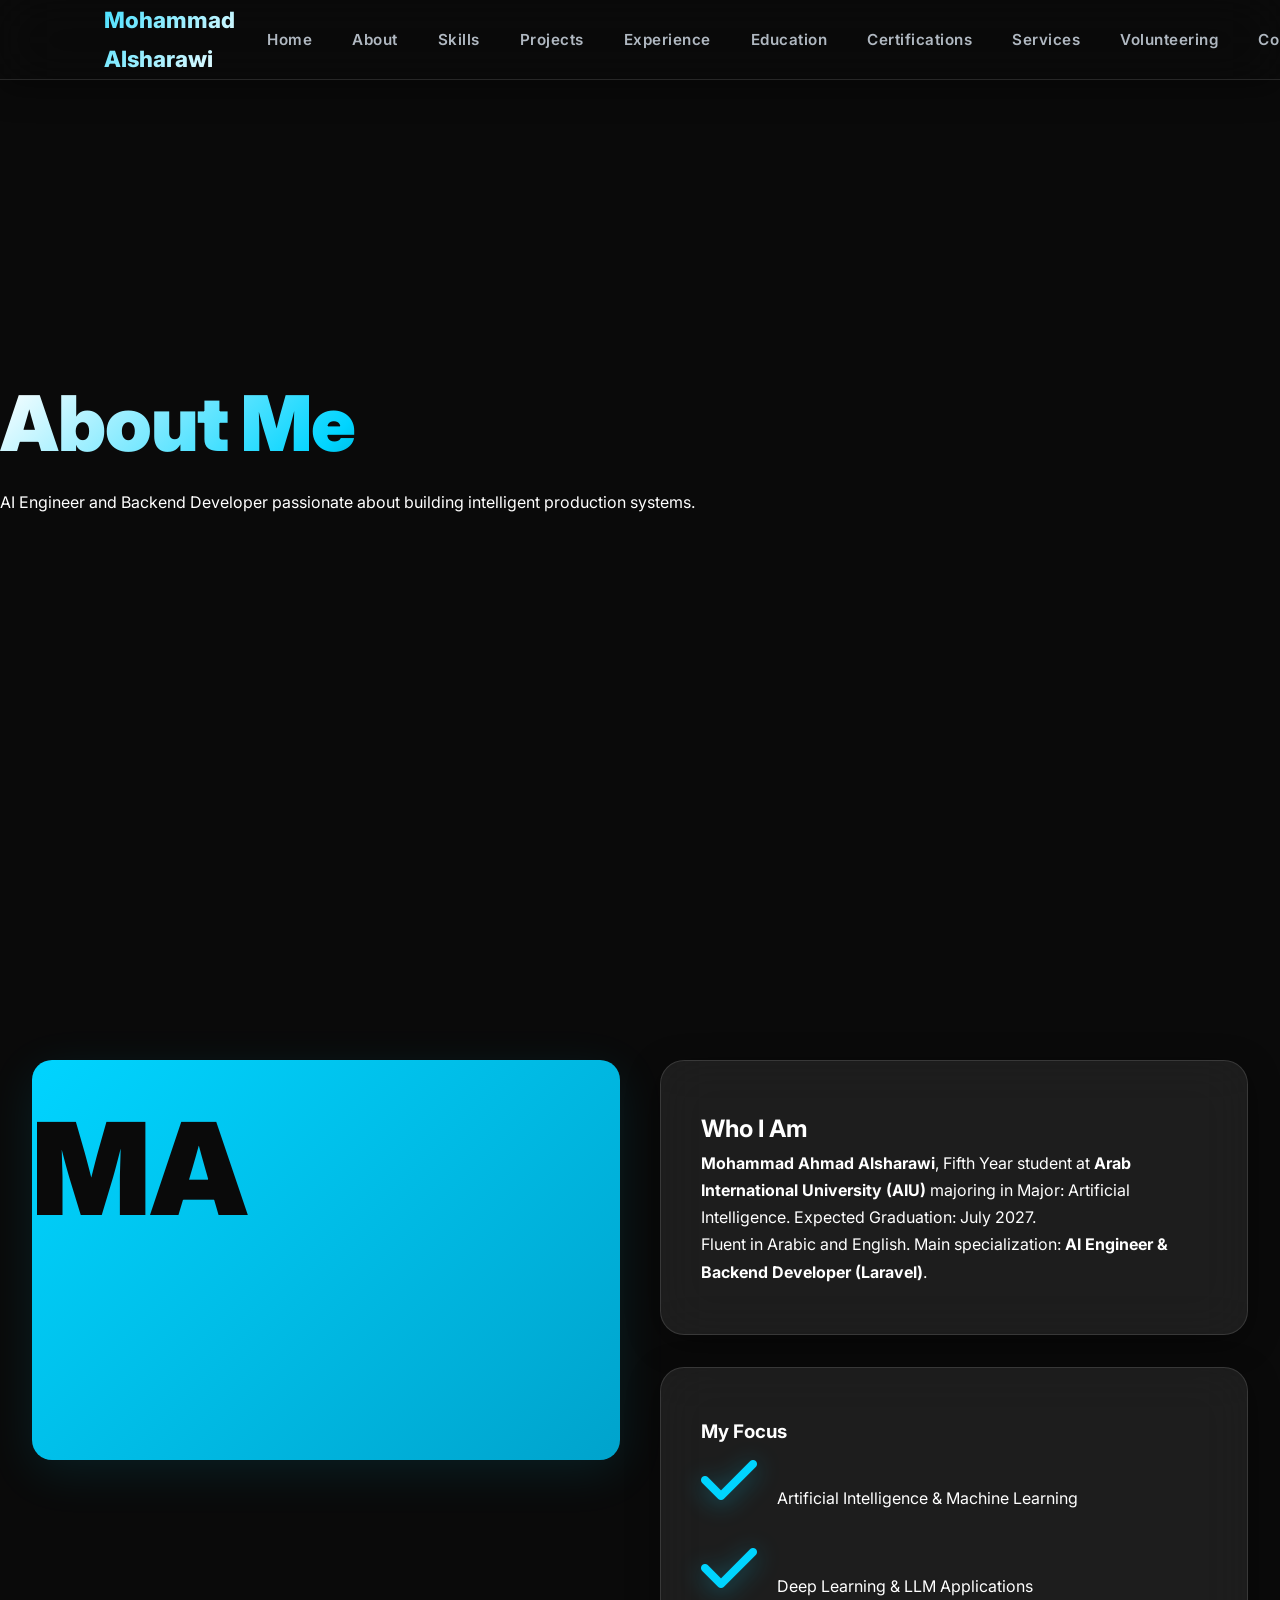
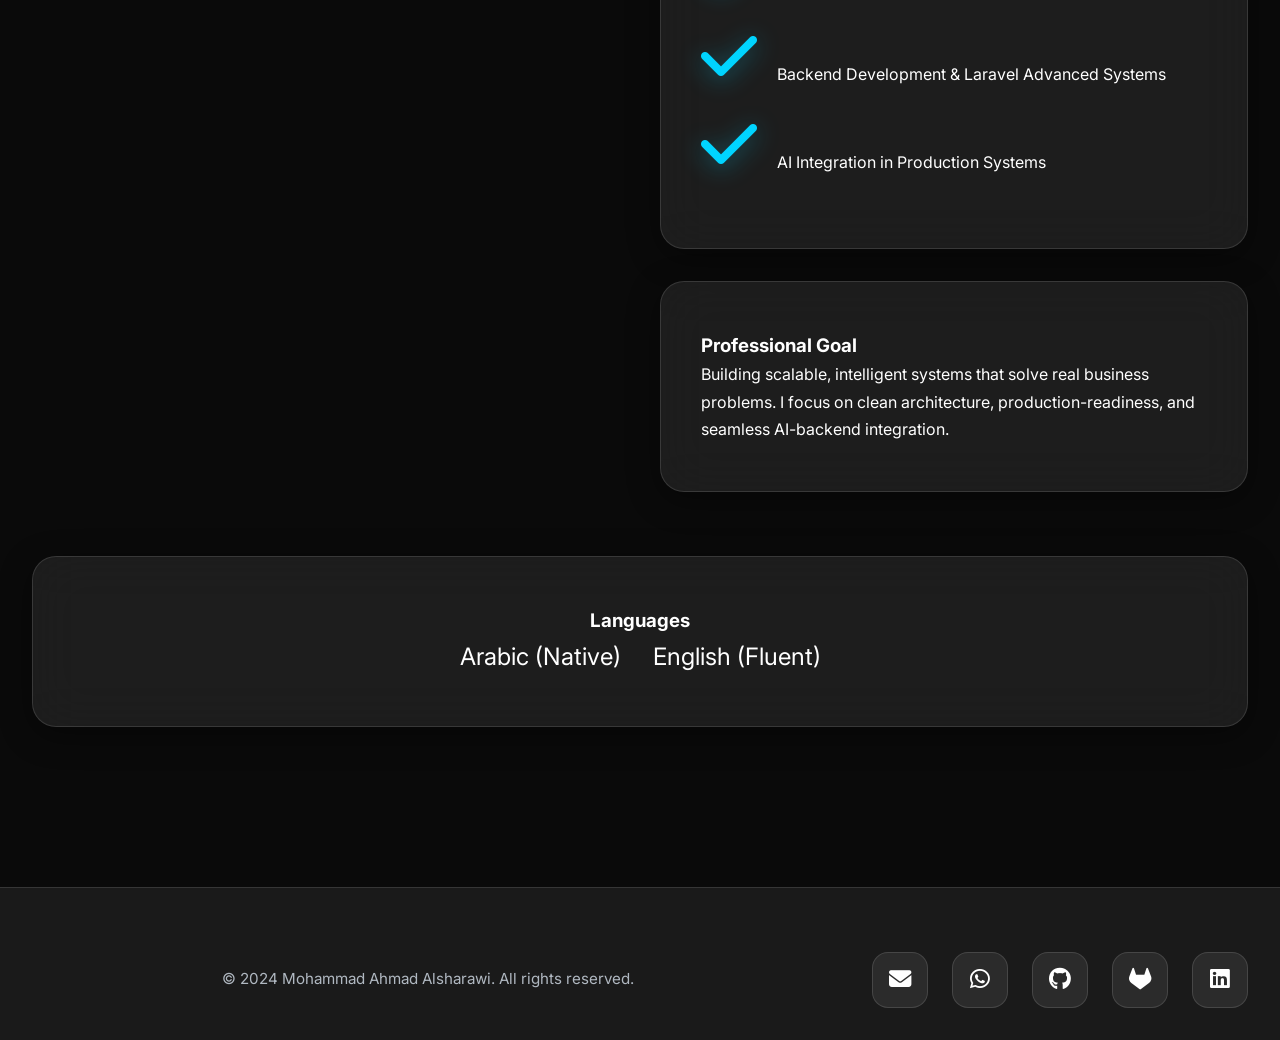
==== about.html @ 25ff0100 "creating my portfolio" ====
<!DOCTYPE html>
<html lang="en">
<head>
  <meta charset="UTF-8">
  <meta name="viewport" content="width=device-width, initial-scale=1.0">
  <title data-lang="nav-about">About | Mohammad Alsharawi</title>
  <link rel="stylesheet" href="assets/css/style.css">
  <link href="https://fonts.googleapis.com/css2?family=Inter:wght@300;400;500;600;700;800&display=swap" rel="stylesheet">
  <link href="https://fonts.googleapis.com/css2?family=Noto+Sans+Arabic:wght@400;500;600;700&display=swap" rel="stylesheet">
  <link rel="stylesheet" href="https://cdnjs.cloudflare.com/ajax/libs/font-awesome/6.5.2/css/all.min.css" integrity="sha512-SnH5WK+bZxgPHs44uWIX+LLJAJ9/2PkPKZ5QiAj6Ta86w+fsb2TkcmfRyVX3pBnMFcV7oQPJkl9QevSCWr3W6A==" crossorigin="anonymous" referrerpolicy="no-referrer" />
</head>
<body>
  <!-- Navigation -->
  <nav class="navbar">
    <div class="nav-container">
      <a href="index.html" class="logo" aria-label="Home">
        <i class="fas fa-brain" aria-hidden="true"></i> Mohammad Alsharawi
      </a>
      <ul class="navbar-nav">
        <li><a href="index.html" class="nav-link" data-lang="nav-home" aria-label="Home"></a></li>
        <li><a href="about.html" class="nav-link active" data-lang="nav-about" aria-label="About"></a></li>
        <li><a href="skills.html" class="nav-link" data-lang="nav-skills" aria-label="Skills"></a></li>
        <li><a href="projects.html" class="nav-link" data-lang="nav-projects" aria-label="Projects"></a></li>
        <li><a href="experience.html" class="nav-link" data-lang="nav-experience" aria-label="Experience"></a></li>
        <li><a href="education.html" class="nav-link" data-lang="nav-education" aria-label="Education"></a></li>
        <li><a href="certifications.html" class="nav-link" data-lang="nav-certifications" aria-label="Certifications"></a></li>
        <li><a href="services.html" class="nav-link" data-lang="nav-services" aria-label="Services"></a></li>
        <li><a href="volunteers.html" class="nav-link">Volunteering</a></li>
        <li><a href="contact.html" class="nav-link" data-lang="nav-contact" aria-label="Contact"></a></li>

      </ul>
      <div class="hamburger" aria-label="Toggle Menu" aria-expanded="false" role="button" tabindex="0">
        <span></span>
        <span></span>
        <span></span>
      </div>
    </div>
  </nav>

  <!-- About Hero -->
  <section class="hero animate" id="hero">
    <div class="hero-content">
      <h1 data-lang="about-me">About Me</h1>
      <p data-lang="about-hero-desc">AI Engineer and Backend Developer passionate about building intelligent production systems.</p>
    </div>
  </section>

  <!-- About Content -->
  <section class="section animate" id="about-content">
    <div class="grid">
      <!-- Profile Image Column -->
      <div class="animate delay-1">
        <div class="profile-img" style="width: 100%; height: 400px; border-radius: 20px; font-size: 8rem; margin: 0 auto; display: block;">
          MA
        </div>
        <!-- Replace with your profile photo: <img src="assets/images/profile.jpg" alt="Mohammad Alsharawi" style="width:100%; height:400px; object-fit:cover; border-radius:20px;" loading="lazy"> -->
      </div>

      <!-- Bio Column -->
      <div class="animate delay-2">
        <div class="card">
          <h2 data-lang="who-i-am">Who I Am</h2>
          <p data-lang="who-i-am-desc"><strong data-lang="hero-name">Mohammad Ahmad Alsharawi</strong>, <span data-lang="fifth-year">Fifth Year</span> student at <strong data-lang="aiu-university">Arab International University (AIU)</strong> majoring in <span data-lang="major-ai">Artificial Intelligence</span>. <span data-lang="grad-2027">Expected graduation: July 2027</span>.</p>
          <p data-lang="about-specialization">Fluent in Arabic and English. Main specialization: <strong>AI Engineer & Backend Developer (Laravel)</strong>.</p>
        </div>

        <div class="card" style="margin-top: 2rem;">
          <h3 data-lang="my-focus">My Focus</h3>
          <ul style="list-style: none; padding: 0;">
            <li data-lang="focus-ai"><i class="fas fa-check" aria-hidden="true" style="color: var(--accent); margin-right: 1rem;"></i> Artificial Intelligence & Machine Learning</li>
            <li data-lang="focus-dl"><i class="fas fa-check" aria-hidden="true" style="color: var(--accent); margin-right: 1rem;"></i> Deep Learning & LLM Applications</li>
            <li data-lang="focus-backend"><i class="fas fa-check" aria-hidden="true" style="color: var(--accent); margin-right: 1rem;"></i> Backend Development & Laravel Advanced Systems</li>
            <li data-lang="focus-integration"><i class="fas fa-check" aria-hidden="true" style="color: var(--accent); margin-right: 1rem;"></i> AI Integration in Production Systems</li>
          </ul>
        </div>

        <div class="card" style="margin-top: 2rem;">
          <h3 data-lang="professional-goal">Professional Goal</h3>
          <p data-lang="goal-desc">Building scalable, intelligent systems that solve real business problems. I focus on clean architecture, production-readiness, and seamless AI-backend integration.</p>
        </div>
      </div>
    </div>

    <!-- Languages -->
    <div class="grid" style="margin-top: 4rem;">
      <div class="card animate delay-3" style="text-align: center;">
        <h3 data-lang="languages">Languages</h3>
        <div style="font-size: 1.5rem; gap: 2rem; display: flex; justify-content: center; flex-wrap: wrap;">
          <span data-lang="arabic-native"><i class="fas fa-flag" aria-hidden="true" style="color: #ff6b35;"></i> Arabic (Native)</span>
          <span data-lang="english-fluent"><i class="fas fa-globe" aria-hidden="true" style="color: #4285f4;"></i> English (Fluent)</span>
        </div>
      </div>
    </div>

  
  </section>

  <!-- Footer -->
  <footer class="footer">
    <div class="footer-container">
      <div class="footer-text">
        <p data-lang="copyright">&copy; 2024 Mohammad Ahmad Alsharawi. All rights reserved.</p>
      </div>
      <div class="footer-icons">
        <a href="mailto:eng.mohammadalsharawi@gmail.com" class="footer-icon" aria-label="Email Mohammad Alsharawi" title="Send Email" rel="noopener">
          <i class="fas fa-envelope" aria-hidden="true"></i>
        </a>
        <a href="https://wa.me/963939795817" class="footer-icon" aria-label="WhatsApp Mohammad Alsharawi" title="WhatsApp Chat" target="_blank" rel="noopener">
          <i class="fab fa-whatsapp" aria-hidden="true"></i>
        </a>
        <a href="https://github.com/MohammadAlsharawi" class="footer-icon" aria-label="GitHub Mohammad Alsharawi" title="GitHub Profile" target="_blank" rel="noopener">
          <i class="fab fa-github" aria-hidden="true"></i>
        </a>
        <a href="https://gitlab.com/MohammedAlsharawi" class="footer-icon" aria-label="GitLab Mohammad Alsharawi" title="GitLab Profile" target="_blank" rel="noopener">
          <i class="fab fa-gitlab" aria-hidden="true"></i>
        </a>
        <a href="https://www.linkedin.com/in/mohammad-alsharawi?utm_source=share&utm_campaign=share_via&utm_content=profile&utm_medium=ios_app" class="footer-icon" aria-label="LinkedIn Mohammad Alsharawi" title="LinkedIn Profile" target="_blank" rel="noopener">
          <i class="fab fa-linkedin" aria-hidden="true"></i>
        </a>
      </div>
    </div>
  </footer>

  <script src="assets/js/language.js"></script>
  <script src="assets/js/main.js"></script>
  <script src="assets/js/components.js"></script>
</body>
</html>
---- assets/css/style.css ----
/* Mohammad Alsharawi Portfolio - Premium Styles v2 */
/* Dark Glassmorphism, Enhanced Header/Footer, Icon Fixes, RTL Perfect */

* { margin: 0; padding: 0; box-sizing: border-box; }

:root {
  --bg-primary: #0a0a0a;
  --bg-secondary: #1a1a1a;
  --card-bg: rgba(255, 255, 255, 0.08);
  --text-primary: #ffffff;
  --text-secondary: #b0b8c1;
  --accent: #00d4ff;
  --accent-dark: #00a3cc;
  --shadow: 0 8px 32px rgba(0,0,0,0.4);
  --glass-shadow: 0 12px 48px rgba(0,212,255,0.1);
  --border: rgba(255,255,255,0.12);
  --transition: all 0.4s cubic-bezier(0.25,0.46,0.45,0.94);
  --font-primary: 'Inter', system-ui, sans-serif;
  --font-arabic: 'Noto Sans Arabic', sans-serif;
  --navbar-height: 80px;
}

html { scroll-behavior: smooth; scroll-padding-top: var(--navbar-height); }
body { 
  font-family: var(--font-primary);
  background: var(--bg-primary);
  color: var(--text-primary);
  line-height: 1.7;
  overflow-x: hidden;
}

[lang="ar"] { font-family: var(--font-arabic); }

/* RTL Perfect */
.rtl-mode { direction: rtl; }
[dir="rtl"], .rtl-mode { text-align: right; }
[dir="rtl"] .navbar-nav, .rtl-mode .navbar-nav { flex-direction: row-reverse; }
[dir="rtl"] .timeline::before { right: 50%; left: auto; transform: translateX(50%); }

/* Premium Navbar - High-End */
.navbar {
  position: fixed;
  top: 0;
  left: 0;
  right: 0;
  height: var(--navbar-height);
  background: rgba(10,10,10,0.97);
  backdrop-filter: saturate(180%) blur(30px);
  border-bottom: 1px solid var(--border);
  z-index: 1000;
  padding: 0 2rem;
  transition: var(--transition);
  box-shadow: var(--shadow);
}

.navbar.scrolled { 
  height: 70px; 
  backdrop-filter: blur(40px);
  box-shadow: 0 4px 24px rgba(0,0,0,0.5);
}

.nav-container {
  height: 100%;
  max-width: 1400px;
  margin: 0 auto;
  display: flex;
  align-items: center;
  justify-content: space-between;
  gap: 2rem;
}

.logo {
  font-size: 1.4rem;
  font-weight: 800;
  background: linear-gradient(135deg, var(--accent), var(--text-primary));
  -webkit-background-clip: text;
  background-clip: text;
  -webkit-text-fill-color: transparent;
  text-decoration: none;
  display: flex;
  align-items: center;
  gap: 0.5rem;
}

.logo i { font-size: 1.6rem; filter: drop-shadow(0 2px 8px rgba(0,212,255,0.5)); }

.navbar-nav {
  display: flex;
  list-style: none;
  gap: 2.5rem;
  margin: 0;
}

.nav-link {
  color: var(--text-secondary);
  text-decoration: none;
  font-weight: 600;
  font-size: 0.95rem;
  letter-spacing: 0.5px;
  position: relative;
  padding: 0.5rem 0;
  transition: var(--transition);
}

.nav-link:hover, .nav-link.active {
  color: var(--accent);
}

.nav-link::after {
  content: '';
  position: absolute;
  bottom: 0;
  left: 50%;
  width: 0;
  height: 2px;
  background: linear-gradient(90deg, transparent, var(--accent), transparent);
  transform: translateX(-50%);
  transition: var(--transition);
  box-shadow: 0 0 10px var(--accent);
}

.nav-link.active::after, .nav-link:hover::after { width: 100%; }

.language-switcher {
  background: var(--card-bg);
  border: 1px solid var(--border);
  color: var(--text-primary);
  padding: 0.6rem 1.2rem;
  border-radius: 30px;
  cursor: pointer;
  font-weight: 600;
  font-size: 0.9rem;
  transition: var(--transition);
  position: relative;
  overflow: hidden;
}

.language-switcher::before {
  content: '';
  position: absolute;
  top: 0;
  left: -100%;
  width: 100%;
  height: 100%;
  background: linear-gradient(90deg, transparent, rgba(255,255,255,0.2), transparent);
  transition: left 0.5s;
}

.language-switcher:hover {
  background: linear-gradient(135deg, var(--accent), var(--accent-dark));
  border-color: var(--accent);
  transform: translateY(-2px);
  box-shadow: 0 8px 25px rgba(0,212,255,0.3);
}

.language-switcher:hover::before { left: 100%; }

.language-switcher:focus { outline: 2px solid var(--accent); outline-offset: 2px; }

/* Premium Hamburger */
.hamburger {
  display: none;
  flex-direction: column;
  gap: 5px;
  cursor: pointer;
  padding: 0.5rem;
}

.hamburger span {
  width: 28px;
  height: 3px;
  background: var(--text-primary);
  border-radius: 3px;
  transition: var(--transition);
  box-shadow: 0 1px 3px rgba(0,0,0,0.3);
}

.hamburger:hover span { background: var(--accent); }

.hamburger.active span:nth-child(1) { transform: rotate(45deg) translate(6px, 6px); }
.hamburger.active span:nth-child(2) { opacity: 0; }
.hamburger.active span:nth-child(3) { transform: rotate(-45deg) translate(6px, -6px); }

/* Hero & Sections (Enhanced) */
.hero { 
  min-height: 100vh;
  display: flex;
  align-items: center;
  padding-top: var(--navbar-height);
  padding-bottom: var(--navbar-height);
  max-width: 1400px;
  margin: 0 auto;
  gap: 5rem;
}

.hero-content h1 {
  font-size: clamp(3.5rem, 6vw, 7rem);
  font-weight: 900;
  line-height: 1.05;
  margin-bottom: 1.5rem;
  background: linear-gradient(135deg, var(--text-primary) 0%, var(--accent) 50%, transparent 100%);
  -webkit-background-clip: text;
  background-clip: text;
  -webkit-text-fill-color: transparent;
  letter-spacing: -1px;
}

.subtitle { 
  font-size: clamp(1.3rem, 2.5vw, 1.8rem);
  background: linear-gradient(135deg, var(--accent), #00f5ff);
  -webkit-background-clip: text;
  background-clip: text;
  -webkit-text-fill-color: transparent;
  font-weight: 700;
  margin-bottom: 2rem;
  opacity: 0.9;
}

.academic-subtitle { 
  font-size: 1.2rem;
  color: var(--text-secondary);
  margin-bottom: 2.5rem;
  font-weight: 500;
}

.cta-buttons { 
  display: flex;
  gap: 1.5rem;
  flex-wrap: wrap;
  margin-top: 1rem;
}

.section {
  padding: 10rem 2rem;
  max-width: 1400px;
  margin: 0 auto;
}

.section-title {
  font-size: clamp(2.8rem, 5vw, 4.5rem);
  text-align: center;
  margin-bottom: 5rem;
  position: relative;
  font-weight: 800;
  letter-spacing: -0.5px;
}

.section-title::after {
  content: '';
  position: absolute;
  bottom: -15px;
  left: 50%;
  transform: translateX(-50%);
  width: 100px;
  height: 4px;
  background: linear-gradient(90deg, var(--accent), transparent);
  border-radius: 2px;
  box-shadow: 0 2px 10px rgba(0,212,255,0.4);
}

/* Cards & Grid */
.grid { display: grid; grid-template-columns: repeat(auto-fit, minmax(380px, 1fr)); gap: 2.5rem; }

.card {
  background: var(--card-bg);
  backdrop-filter: blur(25px);
  border: 1px solid var(--border);
  border-radius: 24px;
  padding: 3rem 2.5rem;
  transition: var(--transition);
  box-shadow: var(--shadow);
  position: relative;
  overflow: hidden;
}

.card::before {
  content: '';
  position: absolute;
  top: 0;
  left: 0;
  right: 0;
  height: 1px;
  background: linear-gradient(90deg, transparent, var(--accent), transparent);
  opacity: 0;
  transition: var(--transition);
}

.card:hover {
  transform: translateY(-12px) scale(1.02);
  box-shadow: 0 25px 60px rgba(0,0,0,0.5), 0 0 30px rgba(0,212,255,0.2);
  border-color: rgba(0,212,255,0.3);
}

.card:hover::before { opacity: 1; }

/* Icon Premium */
.card i, .logo i {
  font-size: clamp(3rem, 5vw, 4.5rem);
  color: var(--accent);
  margin-bottom: 1.5rem;
  filter: drop-shadow(0 4px 12px rgba(0,212,255,0.4));
  transition: var(--transition);
}

.card:hover i { transform: scale(1.1) rotate(5deg); filter: drop-shadow(0 6px 20px rgba(0,212,255,0.6)); }

/* Progress Bars */
.progress-container {
  background: rgba(255,255,255,0.1);
  height: 10px;
  border-radius: 5px;
  overflow: hidden;
  margin: 1.5rem 0;
}

.progress-bar {
  height: 100%;
  background: linear-gradient(90deg, var(--accent), var(--accent-dark));
  width: 0;
  border-radius: 5px;
  transition: width 2.5s ease;
  box-shadow: 0 0 15px var(--accent);
}

/* Premium Buttons */
.btn {
  padding: 1.2rem 2.5rem;
  border: none;
  border-radius: 50px;
  font-weight: 700;
  font-size: 1rem;
  text-decoration: none;
  display: inline-flex;
  align-items: center;
  gap: 0.75rem;
  position: relative;
  overflow: hidden;
  transition: var(--transition);
  cursor: pointer;
  letter-spacing: 0.5px;
  text-transform: uppercase;
  font-size: 0.9rem;
}

.btn-primary {
  background: linear-gradient(135deg, var(--accent), var(--accent-dark));
  color: var(--bg-primary);
  box-shadow: var(--shadow);
}

.btn-primary:hover {
  transform: translateY(-4px);
  box-shadow: 0 20px 50px rgba(0,212,255,0.4);
}

.btn-secondary {
  background: transparent;
  color: var(--text-primary);
  border: 2px solid var(--border);
}

.btn-secondary:hover {
  background: var(--text-primary);
  color: var(--bg-primary);
  border-color: var(--accent);
  box-shadow: 0 10px 30px rgba(255,255,255,0.2);
}

.btn i { font-size: 1.1rem; }

/* Footer - Icon-Based Premium */
.footer {
  background: var(--bg-secondary);
  border-top: 1px solid var(--border);
  padding: 4rem 2rem 2rem;
  text-align: center;
}

.footer-container {
  max-width: 1400px;
  margin: 0 auto;
  display: grid;
  grid-template-columns: 1fr auto;
  gap: 3rem;
  align-items: center;
}

.footer-text {
  color: var(--text-secondary);
  font-size: 0.95rem;
  line-height: 1.6;
}

.footer-icons {
  display: flex;
  gap: 1.5rem;
  justify-content: center;
  flex-wrap: wrap;
}

.footer-icon {
  width: 56px;
  height: 56px;
  background: var(--card-bg);
  border: 1px solid var(--border);
  border-radius: 16px;
  display: flex;
  align-items: center;
  justify-content: center;
  color: var(--text-primary);
  font-size: 1.4rem;
  transition: var(--transition);
  position: relative;
  overflow: hidden;
  text-decoration: none;
}

.footer-icon::before {
  content: '';
  position: absolute;
  inset: 0;
  background: var(--accent);
  opacity: 0;
  transition: var(--transition);
}

.footer-icon:hover {
  transform: translateY(-6px) scale(1.1);
  box-shadow: 0 15px 40px rgba(0,212,255,0.3);
  border-color: var(--accent);
}

.footer-icon:hover::before { opacity: 0.1; }
.footer-icon:hover i { color: var(--bg-primary); z-index: 1; filter: drop-shadow(0 2px 8px rgba(0,0,0,0.5)); }

.footer-icon:focus { outline: 2px solid var(--accent); outline-offset: 4px; }

/* Mobile Responsive */
@media (max-width: 768px) {
  .nav-container { padding: 0 1.5rem; gap: 1rem; }
  .navbar-nav {
    position: fixed;
    top: var(--navbar-height);
    left: 0;
    right: 0;
    background: rgba(10,10,10,0.99);
    backdrop-filter: blur(40px);
    flex-direction: column;
    padding: 3rem 2rem;
    gap: 1.5rem;
    transform: translateY(-100%);
    opacity: 0;
    visibility: hidden;
    transition: var(--transition);
  }

  .navbar-nav.active {
    transform: translateY(0);
    opacity: 1;
    visibility: visible;
  }

  .hamburger { display: flex; }

  .hero { 
    flex-direction: column;
    text-align: center;
    gap: 3rem;
    padding-top: calc(var(--navbar-height) + 2rem);
  }

  .cta-buttons { justify-content: center; flex-direction: column; align-items: center; }

  .grid { grid-template-columns: 1fr; gap: 2rem; }

  .timeline-item { flex-direction: column !important; padding-left: 3rem !important; padding-right: 0 !important; }
  .timeline::before { left: 25px !important; }

  .section { padding: 6rem 1.5rem; }

  .footer-container { grid-template-columns: 1fr; gap: 2rem; text-align: center; }
  .footer-icons { gap: 1.5rem; }
}

@media (max-width: 480px) {
  .section { padding: 5rem 1rem; }
  .hero { padding: 0 1rem; gap: 2rem; }
  .card { padding: 2rem 1.5rem; }
}

/* Animations */
@keyframes fadeInUp { from { opacity: 0; transform: translateY(60px); } to { opacity: 1; transform: translateY(0); } }
@keyframes float { 0%,100% { transform: translateY(0); } 50% { transform: translateY(-25px); } }

.animate { opacity: 0; transform: translateY(40px); transition: var(--transition); }
.animate.reveal { opacity: 1; transform: translateY(0); }
.delay-1 { transition-delay: 0.2s; }
.delay-2 { transition-delay: 0.4s; }
.delay-3 { transition-delay: 0.6s; }

.profile-img {
  width: 360px;
  height: 360px;
  border-radius: 50%;
  background: linear-gradient(135deg, var(--accent), var(--accent-dark));
  display: flex;
  align-items: center;
  justify-content: center;
  font-size: 6.5rem;
  font-weight: 900;
  color: var(--bg-primary);
  box-shadow: var(--glass-shadow);
  animation: float 6s ease-in-out infinite;
}

@media (max-width: 768px) { .profile-img { width: 280px; height: 280px; font-size: 5rem; } }

/* Form Styles */
form input, form textarea {
  background: var(--card-bg);
  border: 1px solid var(--border);
  color: var(--text-primary);
  padding: 1.2rem;
  border-radius: 12px;
  font-family: inherit;
  transition: var(--transition);
  width: 100%;
}

form input:focus, form textarea:focus {
  outline: none;
  border-color: var(--accent);
  box-shadow: 0 0 0 3px rgba(0,212,255,0.1);
}

form textarea { resize: vertical; min-height: 150px; }

/* Modal */
.modal { 
  display: none; 
  position: fixed;
  inset: 0;
  background: rgba(0,0,0,0.92);
  z-index: 2000;
  align-items: center;
  justify-content: center;
  backdrop-filter: blur(10px);
}

.modal.active { display: flex; animation: fadeIn 0.3s ease; }
@keyframes fadeIn { from { opacity: 0; } to { opacity: 1; } }

.modal-content {
  background: var(--bg-secondary);
  max-width: 90vw;
  max-height: 90vh;
  border-radius: 24px;
  padding: 3.5rem;
  position: relative;
  box-shadow: var(--glass-shadow);
  animation: slideUp 0.4s ease;
  overflow-y: auto;
}

@keyframes slideUp { from { transform: translateY(50px); opacity: 0; } to { transform: translateY(0); opacity: 1; } }

.close-modal {
  position: absolute;
  top: 1.5rem;
  right: 1.5rem;
  font-size: 2rem;
  color: var(--text-secondary);
  cursor: pointer;
  transition: var(--transition);
  width: 40px;
  height: 40px;
  border-radius: 50%;
  display: flex;
  align-items: center;
  justify-content: center;
}

.close-modal:hover { background: rgba(255,255,255,0.1); color: var(--accent); transform: rotate(90deg); }

/* Timeline Enhanced */
.timeline { position: relative; max-width: 900px; margin: 0 auto; }
.timeline::before {
  content: '';
  position: absolute;
  left: 50%;
  top: 0;
  bottom: 0;
  width: 3px;
  background: linear-gradient(var(--accent), var(--accent-dark));
  transform: translateX(-50%);
}

.timeline-item {
  display: flex;
  margin-bottom: 5rem;
  position: relative;
}

.timeline-item:nth-child(odd) { justify-content: flex-end; padding-right: 3.5rem; }
.timeline-item:nth-child(even) { justify-content: flex-start; padding-left: 3.5rem; flex-direction: row-reverse; }

.timeline-content {
  background: var(--card-bg);
  padding: 2.5rem;
  border-radius: 20px;
  max-width: 450px;
  box-shadow: var(--shadow);
  position: relative;
}

.timeline-content::before {
  content: '';
  position: absolute;
  top: 30px;
  width: 20px;
  height: 20px;
  background: var(--accent);
  border: 4px solid var(--bg-primary);
  border-radius: 50%;
}

/* Responsive Timeline */
@media (max-width: 768px) {
  .timeline-item { flex-direction: column !important; padding-left: 4rem !important; padding-right: 0 !important; }
  .timeline::before { left: 30px !important; }
  .timeline-content::before { left: -35px; }
}

/* Carousel */
.carousel { position: relative; max-width: 800px; margin: 0 auto; overflow: hidden; border-radius: 24px; }
.carousel-track { display: flex; transition: transform 0.6s cubic-bezier(0.25,0.46,0.45,0.94); }
.testimonial-card { min-width: 100%; padding: 0; }

/* Legacy Support */
.fade-in-up { animation: fadeInUp 1s ease forwards; }
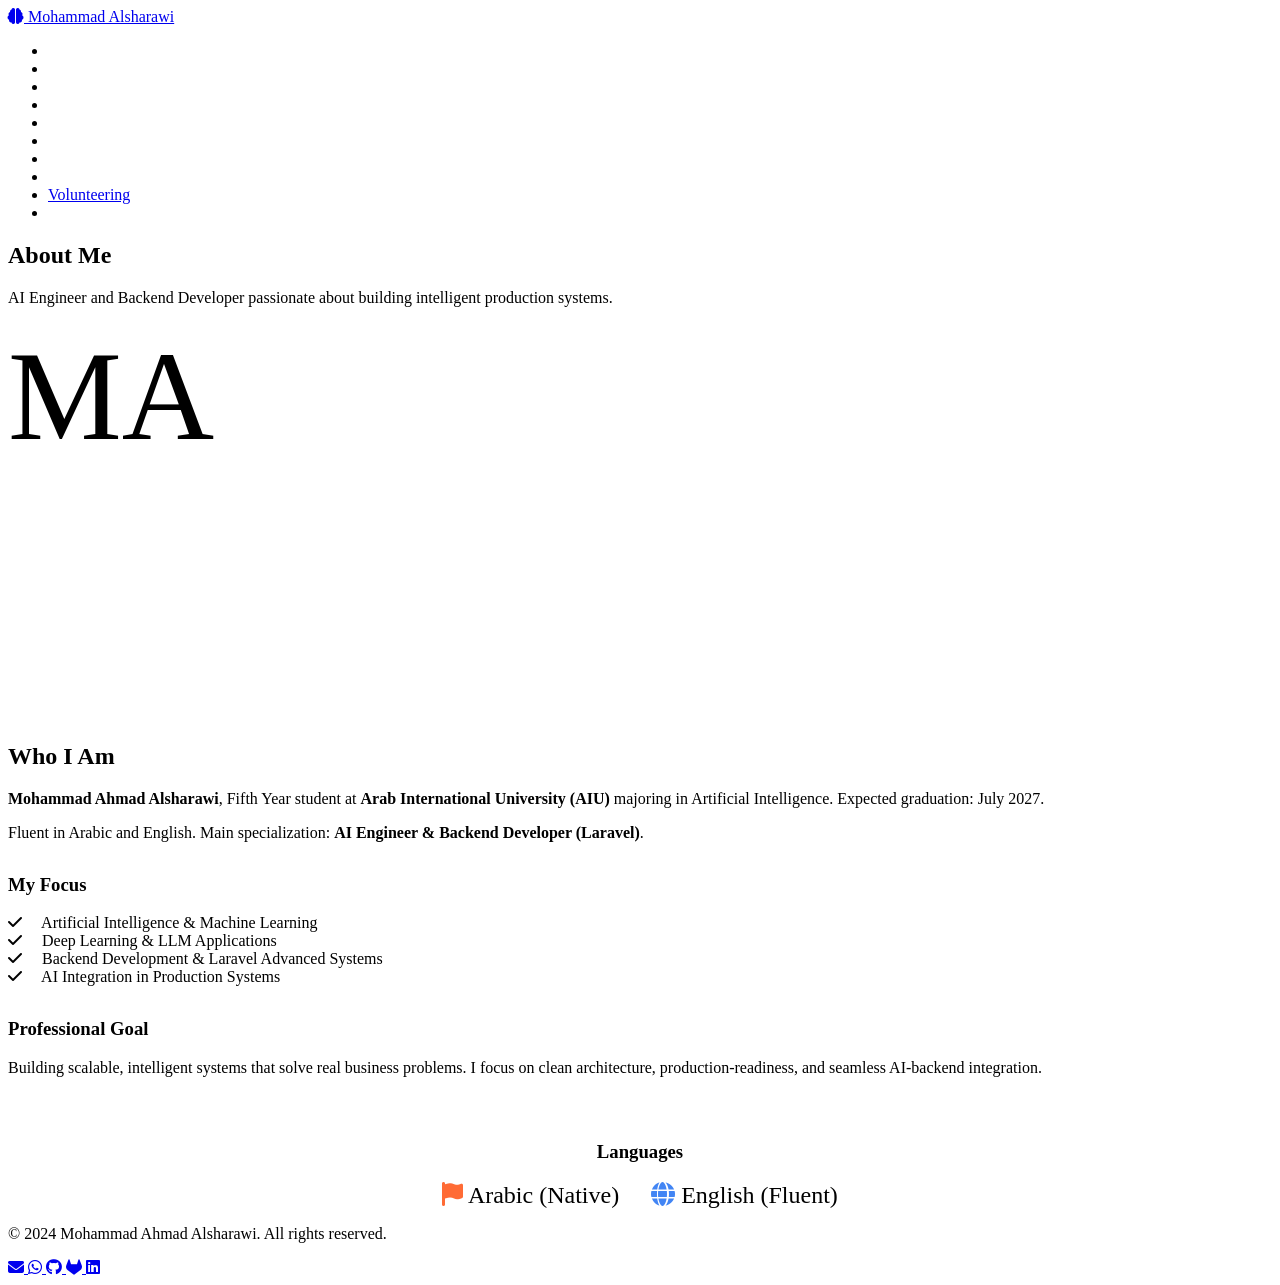
==== commit f5274fc3: "modify all project" ====
--- a/about.html
+++ b/about.html
@@ -4,10 +4,11 @@
   <meta charset="UTF-8">
   <meta name="viewport" content="width=device-width, initial-scale=1.0">
   <title data-lang="nav-about">About | Mohammad Alsharawi</title>
-  <link rel="stylesheet" href="assets/css/style.css">
+  <link rel="stylesheet" href="style.css">
   <link href="https://fonts.googleapis.com/css2?family=Inter:wght@300;400;500;600;700;800&display=swap" rel="stylesheet">
   <link href="https://fonts.googleapis.com/css2?family=Noto+Sans+Arabic:wght@400;500;600;700&display=swap" rel="stylesheet">
   <link rel="stylesheet" href="https://cdnjs.cloudflare.com/ajax/libs/font-awesome/6.5.2/css/all.min.css" integrity="sha512-SnH5WK+bZxgPHs44uWIX+LLJAJ9/2PkPKZ5QiAj6Ta86w+fsb2TkcmfRyVX3pBnMFcV7oQPJkl9QevSCWr3W6A==" crossorigin="anonymous" referrerpolicy="no-referrer" />
+  <meta name="theme-color" content="#070b14">
 </head>
 <body>
   <!-- Navigation -->
@@ -121,8 +122,8 @@
     </div>
   </footer>
 
-  <script src="assets/js/language.js"></script>
-  <script src="assets/js/main.js"></script>
-  <script src="assets/js/components.js"></script>
+  <script src="language.js"></script>
+  <script src="main.js"></script>
+  <script src="components.js"></script>
 </body>
 </html>
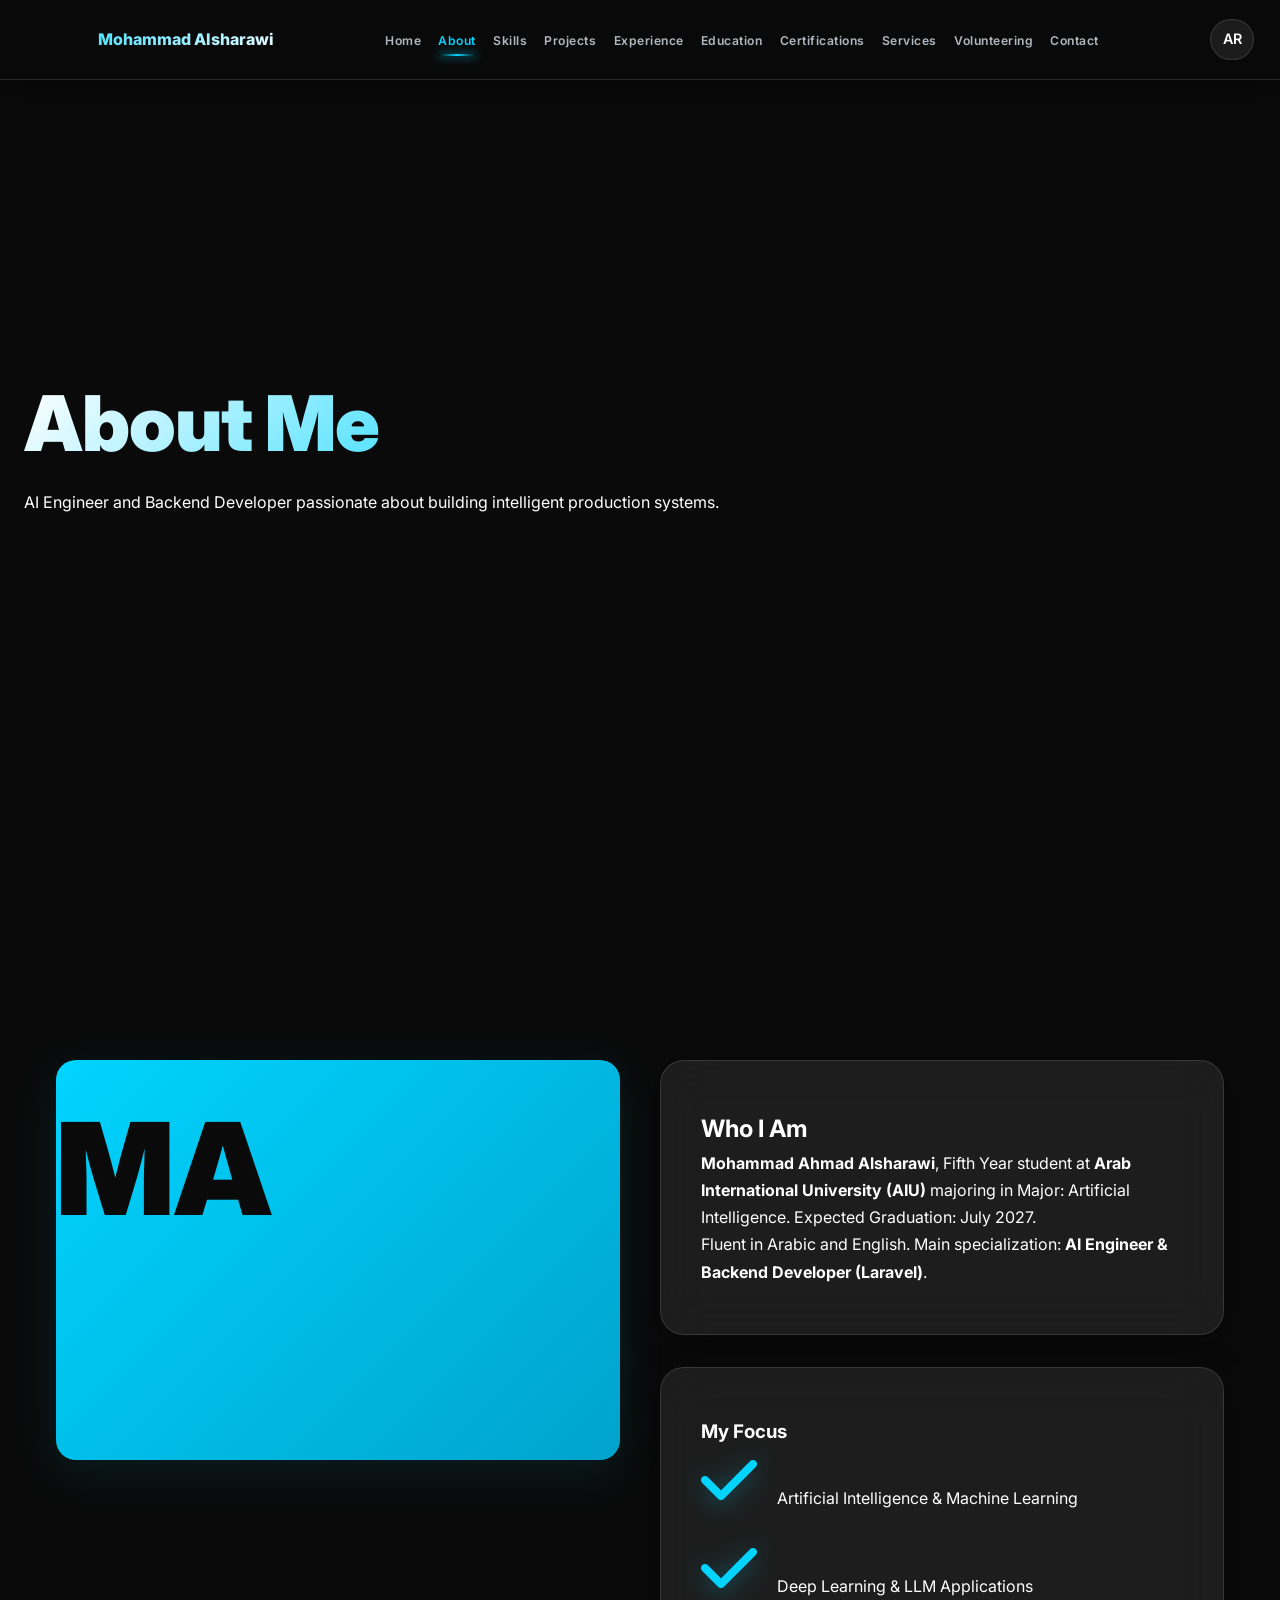
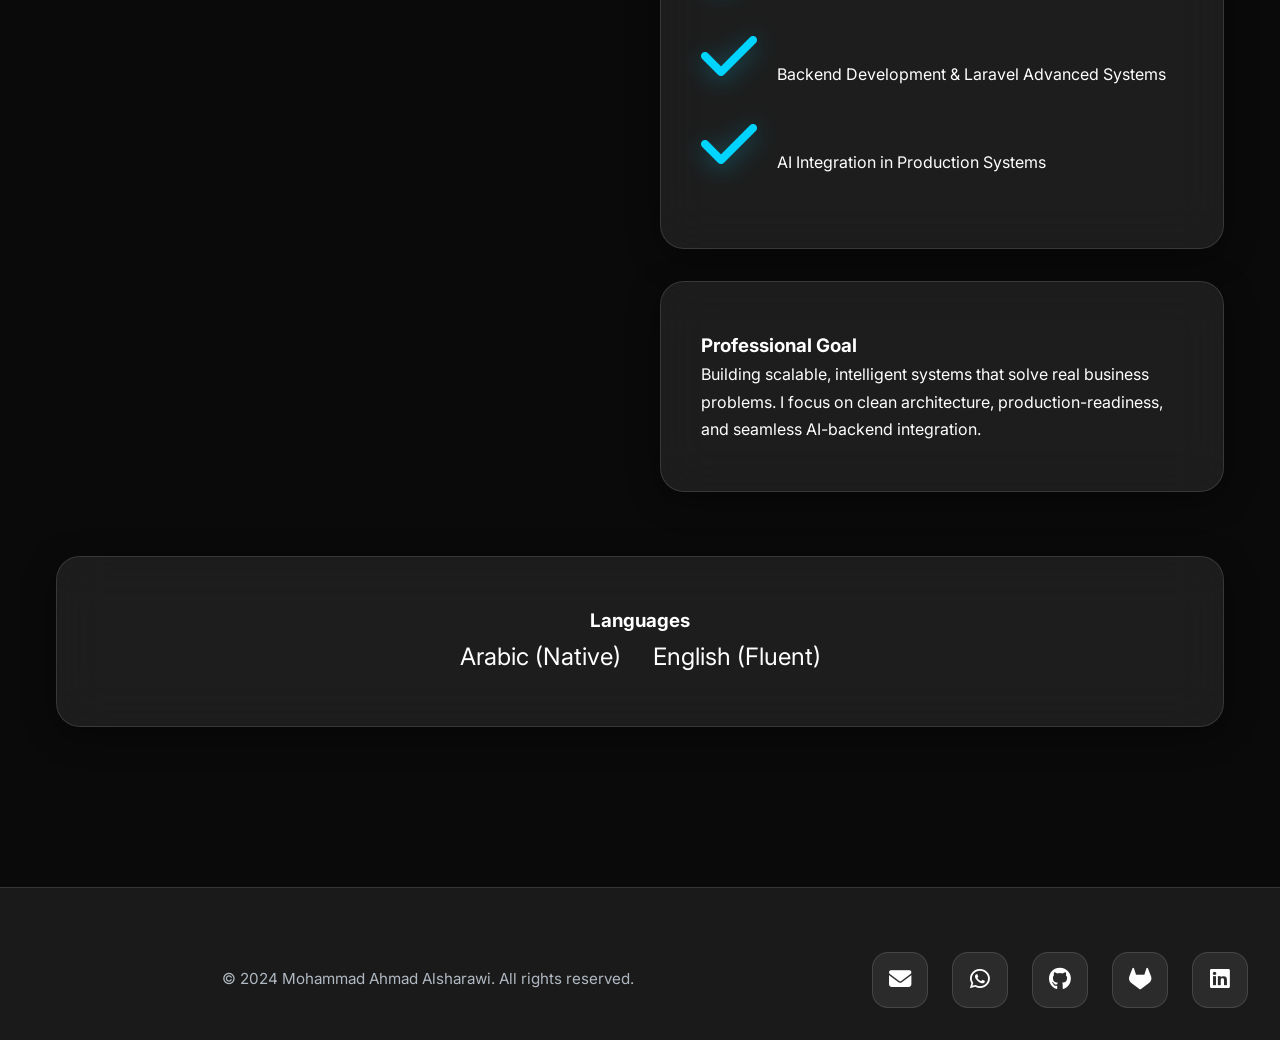
==== commit 02a02092: "modify all project" ====
--- a/about.html
+++ b/about.html
@@ -4,11 +4,10 @@
   <meta charset="UTF-8">
   <meta name="viewport" content="width=device-width, initial-scale=1.0">
   <title data-lang="nav-about">About | Mohammad Alsharawi</title>
-  <link rel="stylesheet" href="style.css">
+  <link rel="stylesheet" href="assets/css/style.css">
   <link href="https://fonts.googleapis.com/css2?family=Inter:wght@300;400;500;600;700;800&display=swap" rel="stylesheet">
   <link href="https://fonts.googleapis.com/css2?family=Noto+Sans+Arabic:wght@400;500;600;700&display=swap" rel="stylesheet">
   <link rel="stylesheet" href="https://cdnjs.cloudflare.com/ajax/libs/font-awesome/6.5.2/css/all.min.css" integrity="sha512-SnH5WK+bZxgPHs44uWIX+LLJAJ9/2PkPKZ5QiAj6Ta86w+fsb2TkcmfRyVX3pBnMFcV7oQPJkl9QevSCWr3W6A==" crossorigin="anonymous" referrerpolicy="no-referrer" />
-  <meta name="theme-color" content="#070b14">
 </head>
 <body>
   <!-- Navigation -->
@@ -26,15 +25,16 @@
         <li><a href="education.html" class="nav-link" data-lang="nav-education" aria-label="Education"></a></li>
         <li><a href="certifications.html" class="nav-link" data-lang="nav-certifications" aria-label="Certifications"></a></li>
         <li><a href="services.html" class="nav-link" data-lang="nav-services" aria-label="Services"></a></li>
-        <li><a href="volunteers.html" class="nav-link">Volunteering</a></li>
+        <li><a href="volunteers.html" class="nav-link" data-lang="nav-Volunteering">Volunteering</a></li>
         <li><a href="contact.html" class="nav-link" data-lang="nav-contact" aria-label="Contact"></a></li>
 
       </ul>
-      <div class="hamburger" aria-label="Toggle Menu" aria-expanded="false" role="button" tabindex="0">
+      <button class="language-switcher" type="button" aria-label="Switch language">AR</button>
+      <button class="hamburger" type="button" aria-label="Toggle navigation" aria-expanded="false">
         <span></span>
         <span></span>
         <span></span>
-      </div>
+      </button>
     </div>
   </nav>
 
@@ -122,8 +122,8 @@
     </div>
   </footer>
 
-  <script src="language.js"></script>
-  <script src="main.js"></script>
-  <script src="components.js"></script>
+  <script src="assets/js/language.js"></script>
+  <script src="assets/js/main.js"></script>
+  <script src="assets/js/components.js"></script>
 </body>
 </html>
--- a/assets/css/style.css
+++ b/assets/css/style.css
@@ -0,0 +1,751 @@
+/* Mohammad Alsharawi Portfolio - Premium Styles v2 */
+/* Dark Glassmorphism, Enhanced Header/Footer, Icon Fixes, RTL Perfect */
+
+* { margin: 0; padding: 0; box-sizing: border-box; }
+
+:root {
+  --bg-primary: #0a0a0a;
+  --bg-secondary: #1a1a1a;
+  --card-bg: rgba(255, 255, 255, 0.08);
+  --text-primary: #ffffff;
+  --text-secondary: #b0b8c1;
+  --accent: #00d4ff;
+  --accent-dark: #00a3cc;
+  --shadow: 0 8px 32px rgba(0,0,0,0.4);
+  --glass-shadow: 0 12px 48px rgba(0,212,255,0.1);
+  --border: rgba(255,255,255,0.12);
+  --transition: all 0.4s cubic-bezier(0.25,0.46,0.45,0.94);
+  --font-primary: 'Inter', system-ui, sans-serif;
+  --font-arabic: 'Noto Sans Arabic', sans-serif;
+  --navbar-height: 80px;
+}
+
+html { scroll-behavior: smooth; scroll-padding-top: var(--navbar-height); }
+body { 
+  font-family: var(--font-primary);
+  background: var(--bg-primary);
+  color: var(--text-primary);
+  line-height: 1.7;
+  overflow-x: hidden;
+}
+
+[lang="ar"] { font-family: var(--font-arabic); }
+
+/* RTL Perfect */
+.rtl-mode { direction: rtl; }
+[dir="rtl"], .rtl-mode { text-align: right; }
+[dir="rtl"] .navbar-nav, .rtl-mode .navbar-nav { flex-direction: row-reverse; }
+[dir="rtl"] .timeline::before { right: 50%; left: auto; transform: translateX(50%); }
+
+/* Premium Navbar - High-End */
+.navbar {
+  position: fixed;
+  top: 0;
+  left: 0;
+  right: 0;
+  height: var(--navbar-height);
+  background: rgba(10,10,10,0.97);
+  backdrop-filter: saturate(180%) blur(30px);
+  border-bottom: 1px solid var(--border);
+  z-index: 1000;
+  padding: 0 2rem;
+  transition: var(--transition);
+  box-shadow: var(--shadow);
+}
+
+.navbar.scrolled { 
+  height: 70px; 
+  backdrop-filter: blur(40px);
+  box-shadow: 0 4px 24px rgba(0,0,0,0.5);
+}
+
+.nav-container {
+  height: 100%;
+  max-width: 1400px;
+  margin: 0 auto;
+  display: flex;
+  align-items: center;
+  justify-content: space-between;
+  gap: 2rem;
+}
+
+.logo {
+  font-size: 1.4rem;
+  font-weight: 800;
+  background: linear-gradient(135deg, var(--accent), var(--text-primary));
+  -webkit-background-clip: text;
+  background-clip: text;
+  -webkit-text-fill-color: transparent;
+  text-decoration: none;
+  display: flex;
+  align-items: center;
+  gap: 0.5rem;
+}
+
+.logo i { font-size: 1.6rem; filter: drop-shadow(0 2px 8px rgba(0,212,255,0.5)); }
+
+.navbar-nav {
+  display: flex;
+  list-style: none;
+  gap: 2.5rem;
+  margin: 0;
+}
+
+.nav-link {
+  color: var(--text-secondary);
+  text-decoration: none;
+  font-weight: 600;
+  font-size: 0.95rem;
+  letter-spacing: 0.5px;
+  position: relative;
+  padding: 0.5rem 0;
+  transition: var(--transition);
+}
+
+.nav-link:hover, .nav-link.active {
+  color: var(--accent);
+}
+
+.nav-link::after {
+  content: '';
+  position: absolute;
+  bottom: 0;
+  left: 50%;
+  width: 0;
+  height: 2px;
+  background: linear-gradient(90deg, transparent, var(--accent), transparent);
+  transform: translateX(-50%);
+  transition: var(--transition);
+  box-shadow: 0 0 10px var(--accent);
+}
+
+.nav-link.active::after, .nav-link:hover::after { width: 100%; }
+
+.language-switcher {
+  background: var(--card-bg);
+  border: 1px solid var(--border);
+  color: var(--text-primary);
+  padding: 0.6rem 1.2rem;
+  border-radius: 30px;
+  cursor: pointer;
+  font-weight: 600;
+  font-size: 0.9rem;
+  transition: var(--transition);
+  position: relative;
+  overflow: hidden;
+}
+
+.language-switcher::before {
+  content: '';
+  position: absolute;
+  top: 0;
+  left: -100%;
+  width: 100%;
+  height: 100%;
+  background: linear-gradient(90deg, transparent, rgba(255,255,255,0.2), transparent);
+  transition: left 0.5s;
+}
+
+.language-switcher:hover {
+  background: linear-gradient(135deg, var(--accent), var(--accent-dark));
+  border-color: var(--accent);
+  transform: translateY(-2px);
+  box-shadow: 0 8px 25px rgba(0,212,255,0.3);
+}
+
+.language-switcher:hover::before { left: 100%; }
+
+.language-switcher:focus { outline: 2px solid var(--accent); outline-offset: 2px; }
+
+/* Premium Hamburger */
+.hamburger {
+  display: none;
+  flex-direction: column;
+  gap: 5px;
+  cursor: pointer;
+  padding: 0.5rem;
+}
+
+.hamburger span {
+  width: 28px;
+  height: 3px;
+  background: var(--text-primary);
+  border-radius: 3px;
+  transition: var(--transition);
+  box-shadow: 0 1px 3px rgba(0,0,0,0.3);
+}
+
+.hamburger:hover span { background: var(--accent); }
+
+.hamburger.active span:nth-child(1) { transform: rotate(45deg) translate(6px, 6px); }
+.hamburger.active span:nth-child(2) { opacity: 0; }
+.hamburger.active span:nth-child(3) { transform: rotate(-45deg) translate(6px, -6px); }
+
+/* Hero & Sections (Enhanced) */
+.hero { 
+  min-height: 100vh;
+  display: flex;
+  align-items: center;
+  padding-top: var(--navbar-height);
+  padding-bottom: var(--navbar-height);
+  max-width: 1400px;
+  margin: 0 auto;
+  gap: 5rem;
+}
+
+.hero-content h1 {
+  font-size: clamp(3.5rem, 6vw, 7rem);
+  font-weight: 900;
+  line-height: 1.05;
+  margin-bottom: 1.5rem;
+  background: linear-gradient(135deg, var(--text-primary) 0%, var(--accent) 50%, transparent 100%);
+  -webkit-background-clip: text;
+  background-clip: text;
+  -webkit-text-fill-color: transparent;
+  letter-spacing: -1px;
+}
+
+.subtitle { 
+  font-size: clamp(1.3rem, 2.5vw, 1.8rem);
+  background: linear-gradient(135deg, var(--accent), #00f5ff);
+  -webkit-background-clip: text;
+  background-clip: text;
+  -webkit-text-fill-color: transparent;
+  font-weight: 700;
+  margin-bottom: 2rem;
+  opacity: 0.9;
+}
+
+.academic-subtitle { 
+  font-size: 1.2rem;
+  color: var(--text-secondary);
+  margin-bottom: 2.5rem;
+  font-weight: 500;
+}
+
+.cta-buttons { 
+  display: flex;
+  gap: 1.5rem;
+  flex-wrap: wrap;
+  margin-top: 1rem;
+}
+
+.section {
+  padding: 10rem 2rem;
+  max-width: 1400px;
+  margin: 0 auto;
+}
+
+.section-title {
+  font-size: clamp(2.8rem, 5vw, 4.5rem);
+  text-align: center;
+  margin-bottom: 5rem;
+  position: relative;
+  font-weight: 800;
+  letter-spacing: -0.5px;
+}
+
+.section-title::after {
+  content: '';
+  position: absolute;
+  bottom: -15px;
+  left: 50%;
+  transform: translateX(-50%);
+  width: 100px;
+  height: 4px;
+  background: linear-gradient(90deg, var(--accent), transparent);
+  border-radius: 2px;
+  box-shadow: 0 2px 10px rgba(0,212,255,0.4);
+}
+
+/* Cards & Grid */
+.grid { display: grid; grid-template-columns: repeat(auto-fit, minmax(380px, 1fr)); gap: 2.5rem; }
+
+.card {
+  background: var(--card-bg);
+  backdrop-filter: blur(25px);
+  border: 1px solid var(--border);
+  border-radius: 24px;
+  padding: 3rem 2.5rem;
+  transition: var(--transition);
+  box-shadow: var(--shadow);
+  position: relative;
+  overflow: hidden;
+}
+
+.card::before {
+  content: '';
+  position: absolute;
+  top: 0;
+  left: 0;
+  right: 0;
+  height: 1px;
+  background: linear-gradient(90deg, transparent, var(--accent), transparent);
+  opacity: 0;
+  transition: var(--transition);
+}
+
+.card:hover {
+  transform: translateY(-12px) scale(1.02);
+  box-shadow: 0 25px 60px rgba(0,0,0,0.5), 0 0 30px rgba(0,212,255,0.2);
+  border-color: rgba(0,212,255,0.3);
+}
+
+.card:hover::before { opacity: 1; }
+
+/* Icon Premium */
+.card i, .logo i {
+  font-size: clamp(3rem, 5vw, 4.5rem);
+  color: var(--accent);
+  margin-bottom: 1.5rem;
+  filter: drop-shadow(0 4px 12px rgba(0,212,255,0.4));
+  transition: var(--transition);
+}
+
+.card:hover i { transform: scale(1.1) rotate(5deg); filter: drop-shadow(0 6px 20px rgba(0,212,255,0.6)); }
+
+/* Progress Bars */
+.progress-container {
+  background: rgba(255,255,255,0.1);
+  height: 10px;
+  border-radius: 5px;
+  overflow: hidden;
+  margin: 1.5rem 0;
+}
+
+.progress-bar {
+  height: 100%;
+  background: linear-gradient(90deg, var(--accent), var(--accent-dark));
+  width: 0;
+  border-radius: 5px;
+  transition: width 2.5s ease;
+  box-shadow: 0 0 15px var(--accent);
+}
+
+/* Premium Buttons */
+.btn {
+  padding: 1.2rem 2.5rem;
+  border: none;
+  border-radius: 50px;
+  font-weight: 700;
+  font-size: 1rem;
+  text-decoration: none;
+  display: inline-flex;
+  align-items: center;
+  gap: 0.75rem;
+  position: relative;
+  overflow: hidden;
+  transition: var(--transition);
+  cursor: pointer;
+  letter-spacing: 0.5px;
+  text-transform: uppercase;
+  font-size: 0.9rem;
+}
+
+.btn-primary {
+  background: linear-gradient(135deg, var(--accent), var(--accent-dark));
+  color: var(--bg-primary);
+  box-shadow: var(--shadow);
+}
+
+.btn-primary:hover {
+  transform: translateY(-4px);
+  box-shadow: 0 20px 50px rgba(0,212,255,0.4);
+}
+
+.btn-secondary {
+  background: transparent;
+  color: var(--text-primary);
+  border: 2px solid var(--border);
+}
+
+.btn-secondary:hover {
+  background: var(--text-primary);
+  color: var(--bg-primary);
+  border-color: var(--accent);
+  box-shadow: 0 10px 30px rgba(255,255,255,0.2);
+}
+
+.btn i { font-size: 1.1rem; }
+
+/* Footer - Icon-Based Premium */
+.footer {
+  background: var(--bg-secondary);
+  border-top: 1px solid var(--border);
+  padding: 4rem 2rem 2rem;
+  text-align: center;
+}
+
+.footer-container {
+  max-width: 1400px;
+  margin: 0 auto;
+  display: grid;
+  grid-template-columns: 1fr auto;
+  gap: 3rem;
+  align-items: center;
+}
+
+.footer-text {
+  color: var(--text-secondary);
+  font-size: 0.95rem;
+  line-height: 1.6;
+}
+
+.footer-icons {
+  display: flex;
+  gap: 1.5rem;
+  justify-content: center;
+  flex-wrap: wrap;
+}
+
+.footer-icon {
+  width: 56px;
+  height: 56px;
+  background: var(--card-bg);
+  border: 1px solid var(--border);
+  border-radius: 16px;
+  display: flex;
+  align-items: center;
+  justify-content: center;
+  color: var(--text-primary);
+  font-size: 1.4rem;
+  transition: var(--transition);
+  position: relative;
+  overflow: hidden;
+  text-decoration: none;
+}
+
+.footer-icon::before {
+  content: '';
+  position: absolute;
+  inset: 0;
+  background: var(--accent);
+  opacity: 0;
+  transition: var(--transition);
+}
+
+.footer-icon:hover {
+  transform: translateY(-6px) scale(1.1);
+  box-shadow: 0 15px 40px rgba(0,212,255,0.3);
+  border-color: var(--accent);
+}
+
+.footer-icon:hover::before { opacity: 0.1; }
+.footer-icon:hover i { color: var(--bg-primary); z-index: 1; filter: drop-shadow(0 2px 8px rgba(0,0,0,0.5)); }
+
+.footer-icon:focus { outline: 2px solid var(--accent); outline-offset: 4px; }
+
+/* Mobile Responsive */
+@media (max-width: 768px) {
+  .nav-container { padding: 0 1.5rem; gap: 1rem; }
+  .navbar-nav {
+    position: fixed;
+    top: var(--navbar-height);
+    left: 0;
+    right: 0;
+    background: rgba(10,10,10,0.99);
+    backdrop-filter: blur(40px);
+    flex-direction: column;
+    padding: 3rem 2rem;
+    gap: 1.5rem;
+    transform: translateY(-100%);
+    opacity: 0;
+    visibility: hidden;
+    transition: var(--transition);
+  }
+
+  .navbar-nav.active {
+    transform: translateY(0);
+    opacity: 1;
+    visibility: visible;
+  }
+
+  .hamburger { display: flex; }
+
+  .hero { 
+    flex-direction: column;
+    text-align: center;
+    gap: 3rem;
+    padding-top: calc(var(--navbar-height) + 2rem);
+  }
+
+  .cta-buttons { justify-content: center; flex-direction: column; align-items: center; }
+
+  .grid { grid-template-columns: 1fr; gap: 2rem; }
+
+  .timeline-item { flex-direction: column !important; padding-left: 3rem !important; padding-right: 0 !important; }
+  .timeline::before { left: 25px !important; }
+
+  .section { padding: 6rem 1.5rem; }
+
+  .footer-container { grid-template-columns: 1fr; gap: 2rem; text-align: center; }
+  .footer-icons { gap: 1.5rem; }
+}
+
+@media (max-width: 480px) {
+  .section { padding: 5rem 1rem; }
+  .hero { padding: 0 1rem; gap: 2rem; }
+  .card { padding: 2rem 1.5rem; }
+}
+
+/* Animations */
+@keyframes fadeInUp { from { opacity: 0; transform: translateY(60px); } to { opacity: 1; transform: translateY(0); } }
+@keyframes float { 0%,100% { transform: translateY(0); } 50% { transform: translateY(-25px); } }
+
+.animate { opacity: 0; transform: translateY(40px); transition: var(--transition); }
+.animate.reveal { opacity: 1; transform: translateY(0); }
+.delay-1 { transition-delay: 0.2s; }
+.delay-2 { transition-delay: 0.4s; }
+.delay-3 { transition-delay: 0.6s; }
+
+.profile-img {
+  width: 360px;
+  height: 360px;
+  border-radius: 50%;
+  background: linear-gradient(135deg, var(--accent), var(--accent-dark));
+  display: flex;
+  align-items: center;
+  justify-content: center;
+  font-size: 6.5rem;
+  font-weight: 900;
+  color: var(--bg-primary);
+  box-shadow: var(--glass-shadow);
+  animation: float 6s ease-in-out infinite;
+}
+
+@media (max-width: 768px) { .profile-img { width: 280px; height: 280px; font-size: 5rem; } }
+
+/* Form Styles */
+form input, form textarea {
+  background: var(--card-bg);
+  border: 1px solid var(--border);
+  color: var(--text-primary);
+  padding: 1.2rem;
+  border-radius: 12px;
+  font-family: inherit;
+  transition: var(--transition);
+  width: 100%;
+}
+
+form input:focus, form textarea:focus {
+  outline: none;
+  border-color: var(--accent);
+  box-shadow: 0 0 0 3px rgba(0,212,255,0.1);
+}
+
+form textarea { resize: vertical; min-height: 150px; }
+
+/* Modal */
+.modal { 
+  display: none; 
+  position: fixed;
+  inset: 0;
+  background: rgba(0,0,0,0.92);
+  z-index: 2000;
+  align-items: center;
+  justify-content: center;
+  backdrop-filter: blur(10px);
+}
+
+.modal.active { display: flex; animation: fadeIn 0.3s ease; }
+@keyframes fadeIn { from { opacity: 0; } to { opacity: 1; } }
+
+.modal-content {
+  background: var(--bg-secondary);
+  max-width: 90vw;
+  max-height: 90vh;
+  border-radius: 24px;
+  padding: 3.5rem;
+  position: relative;
+  box-shadow: var(--glass-shadow);
+  animation: slideUp 0.4s ease;
+  overflow-y: auto;
+}
+
+@keyframes slideUp { from { transform: translateY(50px); opacity: 0; } to { transform: translateY(0); opacity: 1; } }
+
+.close-modal {
+  position: absolute;
+  top: 1.5rem;
+  right: 1.5rem;
+  font-size: 2rem;
+  color: var(--text-secondary);
+  cursor: pointer;
+  transition: var(--transition);
+  width: 40px;
+  height: 40px;
+  border-radius: 50%;
+  display: flex;
+  align-items: center;
+  justify-content: center;
+}
+
+.close-modal:hover { background: rgba(255,255,255,0.1); color: var(--accent); transform: rotate(90deg); }
+
+/* Timeline Enhanced */
+.timeline { position: relative; max-width: 900px; margin: 0 auto; }
+.timeline::before {
+  content: '';
+  position: absolute;
+  left: 50%;
+  top: 0;
+  bottom: 0;
+  width: 3px;
+  background: linear-gradient(var(--accent), var(--accent-dark));
+  transform: translateX(-50%);
+}
+
+.timeline-item {
+  display: flex;
+  margin-bottom: 5rem;
+  position: relative;
+}
+
+.timeline-item:nth-child(odd) { justify-content: flex-end; padding-right: 3.5rem; }
+.timeline-item:nth-child(even) { justify-content: flex-start; padding-left: 3.5rem; flex-direction: row-reverse; }
+
+.timeline-content {
+  background: var(--card-bg);
+  padding: 2.5rem;
+  border-radius: 20px;
+  max-width: 450px;
+  box-shadow: var(--shadow);
+  position: relative;
+}
+
+.timeline-content::before {
+  content: '';
+  position: absolute;
+  top: 30px;
+  width: 20px;
+  height: 20px;
+  background: var(--accent);
+  border: 4px solid var(--bg-primary);
+  border-radius: 50%;
+}
+
+/* Responsive Timeline */
+@media (max-width: 768px) {
+  .timeline-item { flex-direction: column !important; padding-left: 4rem !important; padding-right: 0 !important; }
+  .timeline::before { left: 30px !important; }
+  .timeline-content::before { left: -35px; }
+}
+
+/* Carousel */
+.carousel { position: relative; max-width: 800px; margin: 0 auto; overflow: hidden; border-radius: 24px; }
+.carousel-track { display: flex; transition: transform 0.6s cubic-bezier(0.25,0.46,0.45,0.94); }
+.testimonial-card { min-width: 100%; padding: 0; }
+
+/* Legacy Support */
+.fade-in-up { animation: fadeInUp 1s ease forwards; }
+
+/* =========================================================
+   Stability & responsive repair pass — 2026-09
+   Keeps the original visual language while fixing layout,
+   navigation, mobile behavior and accessibility regressions.
+   ========================================================= */
+
+body { min-width: 0; }
+img, svg, video { max-width: 100%; height: auto; }
+button, input, textarea, select { font: inherit; }
+button { color: inherit; }
+.no-scroll { overflow: hidden; }
+
+/* Prevent the 10-item navigation from overflowing on laptops. */
+.navbar { padding-inline: clamp(1rem, 2vw, 2rem); }
+.nav-container { max-width: 1500px; gap: 1rem; }
+.logo { flex: 0 0 auto; white-space: nowrap; font-size: clamp(1rem, 1.25vw, 1.35rem); }
+.navbar-nav { gap: clamp(.75rem, 1.35vw, 1.5rem); align-items: center; }
+.nav-link { font-size: clamp(.76rem, .82vw, .92rem); white-space: nowrap; }
+.language-switcher { flex: 0 0 auto; padding: .48rem .72rem; min-width: 44px; }
+.hamburger { border: 0; background: transparent; }
+
+/* Global page sizing. */
+.hero, .section { width: min(100% - 3rem, 1400px); }
+.hero-content { min-width: 0; flex: 1 1 620px; }
+.hero-image { flex: 0 1 420px; display: flex; justify-content: center; }
+.section { margin-inline: auto; }
+.grid { min-width: 0; }
+.card { min-width: 0; overflow-wrap: anywhere; }
+
+/* Profile image is resilient even when the local image is absent. */
+.profile-img.profile-photo { flex: 0 0 auto; }
+.profile-img.profile-photo img { object-fit: cover; }
+
+/* Back-to-top is styled here instead of injected CSS. */
+.back-to-top {
+  position: fixed; right: 1.5rem; bottom: 1.5rem; width: 50px; height: 50px;
+  display: grid; place-items: center; border: 1px solid rgba(255,255,255,.16);
+  border-radius: 50%; background: var(--accent); color: var(--bg-primary);
+  cursor: pointer; z-index: 900; opacity: 0; visibility: hidden; transform: translateY(10px);
+  transition: opacity .25s ease, transform .25s ease, visibility .25s ease;
+  box-shadow: 0 10px 30px rgba(0,212,255,.25);
+}
+.back-to-top.visible { opacity: 1; visibility: visible; transform: translateY(0); }
+.back-to-top:hover { transform: translateY(-3px); }
+.back-to-top:focus-visible, .hamburger:focus-visible, .language-switcher:focus-visible,
+.nav-link:focus-visible, .btn:focus-visible { outline: 2px solid var(--accent); outline-offset: 3px; }
+
+/* Form feedback */
+.form-message { position: fixed; top: 95px; right: 20px; max-width: min(380px, calc(100vw - 40px)); padding: 1rem 1.25rem; border-radius: 12px; color: #fff; font-weight: 600; z-index: 3000; box-shadow: 0 10px 40px rgba(0,0,0,.3); }
+.form-message.success { background: #137a55; }
+.form-message.error { background: #a63838; }
+
+/* Tablet/laptop navigation: menu becomes collapsible before it can overflow. */
+@media (max-width: 1180px) {
+  .hamburger { display: flex; flex-direction: column; gap: 5px; cursor: pointer; padding: .55rem; z-index: 1002; }
+  .navbar-nav {
+    position: fixed; top: var(--navbar-height); left: 0; right: 0; max-height: calc(100dvh - var(--navbar-height));
+    overflow-y: auto; display: flex; flex-direction: column; align-items: stretch; gap: .25rem;
+    padding: 1rem clamp(1.25rem, 5vw, 4rem) 1.5rem; background: rgba(10,10,10,.985);
+    border-bottom: 1px solid var(--border); backdrop-filter: blur(30px);
+    transform: translateY(-115%); opacity: 0; visibility: hidden; pointer-events: none;
+    transition: transform .3s ease, opacity .25s ease, visibility .25s ease;
+  }
+  .navbar-nav.active { transform: translateY(0); opacity: 1; visibility: visible; pointer-events: auto; }
+  .nav-link { display: block; width: 100%; padding: .72rem .25rem; font-size: .95rem; }
+  [dir="rtl"] .navbar-nav, .rtl-mode .navbar-nav { flex-direction: column; }
+  .language-switcher { margin-left: auto; }
+  [dir="rtl"] .language-switcher, .rtl-mode .language-switcher { margin-left: 0; margin-right: auto; }
+}
+
+@media (max-width: 900px) {
+  .hero { width: min(100% - 2rem, 760px); min-height: auto; padding-top: calc(var(--navbar-height) + 4rem); padding-bottom: 4rem; flex-direction: column; text-align: center; gap: 2.5rem; }
+  .hero-content, .hero-image { flex-basis: auto; width: 100%; }
+  .hero-content h1 { font-size: clamp(2.5rem, 10vw, 4.4rem); }
+  .section { width: min(100% - 2rem, 760px); padding-block: 4.5rem; padding-inline: 0; }
+  .cta-buttons { justify-content: center; }
+}
+
+@media (max-width: 640px) {
+  :root { --navbar-height: 70px; }
+  .navbar { height: var(--navbar-height); padding-inline: .75rem; }
+  .navbar.scrolled { height: var(--navbar-height); }
+  .nav-container { padding: 0; }
+  .logo { max-width: calc(100vw - 150px); overflow: hidden; text-overflow: ellipsis; }
+  .logo i { font-size: 1.25rem; }
+  .language-switcher { padding: .4rem .55rem; }
+  .navbar-nav { top: var(--navbar-height); max-height: calc(100dvh - var(--navbar-height)); }
+  .hero { width: min(100% - 1.5rem, 560px); padding-top: calc(var(--navbar-height) + 3rem); }
+  .hero-content h1 { font-size: clamp(2.15rem, 12vw, 3.2rem); margin-bottom: 1rem; }
+  .subtitle { font-size: 1.15rem; margin-bottom: 1rem; }
+  .academic-subtitle { font-size: 1rem; }
+  .cta-buttons { flex-direction: column; align-items: stretch; width: 100%; }
+  .cta-buttons .btn { justify-content: center; width: 100%; }
+  .section { width: min(100% - 1.5rem, 560px); padding-block: 3.75rem; }
+  .section-title { font-size: clamp(2rem, 10vw, 2.75rem); }
+  .card { padding: 1.5rem; }
+  .profile-img, .profile-img.profile-photo { width: min(270px, 78vw); height: min(270px, 78vw); }
+  .footer { padding-inline: 1rem; }
+  .footer-icons { flex-wrap: wrap; justify-content: center; }
+  .back-to-top { width: 44px; height: 44px; right: 1rem; bottom: 1rem; }
+}
+
+@media (prefers-reduced-motion: reduce) {
+  html { scroll-behavior: auto; }
+  *, *::before, *::after { animation-duration: .01ms !important; animation-iteration-count: 1 !important; transition-duration: .01ms !important; }
+}
+
+/* Graceful fallback when optional local portfolio media is not present. */
+img.media-missing { display: none !important; }
+.profile-img.profile-photo:has(img.media-missing)::after { content: 'MA'; font-size: clamp(4rem, 9vw, 6.5rem); font-weight: 900; color: var(--bg-primary); }
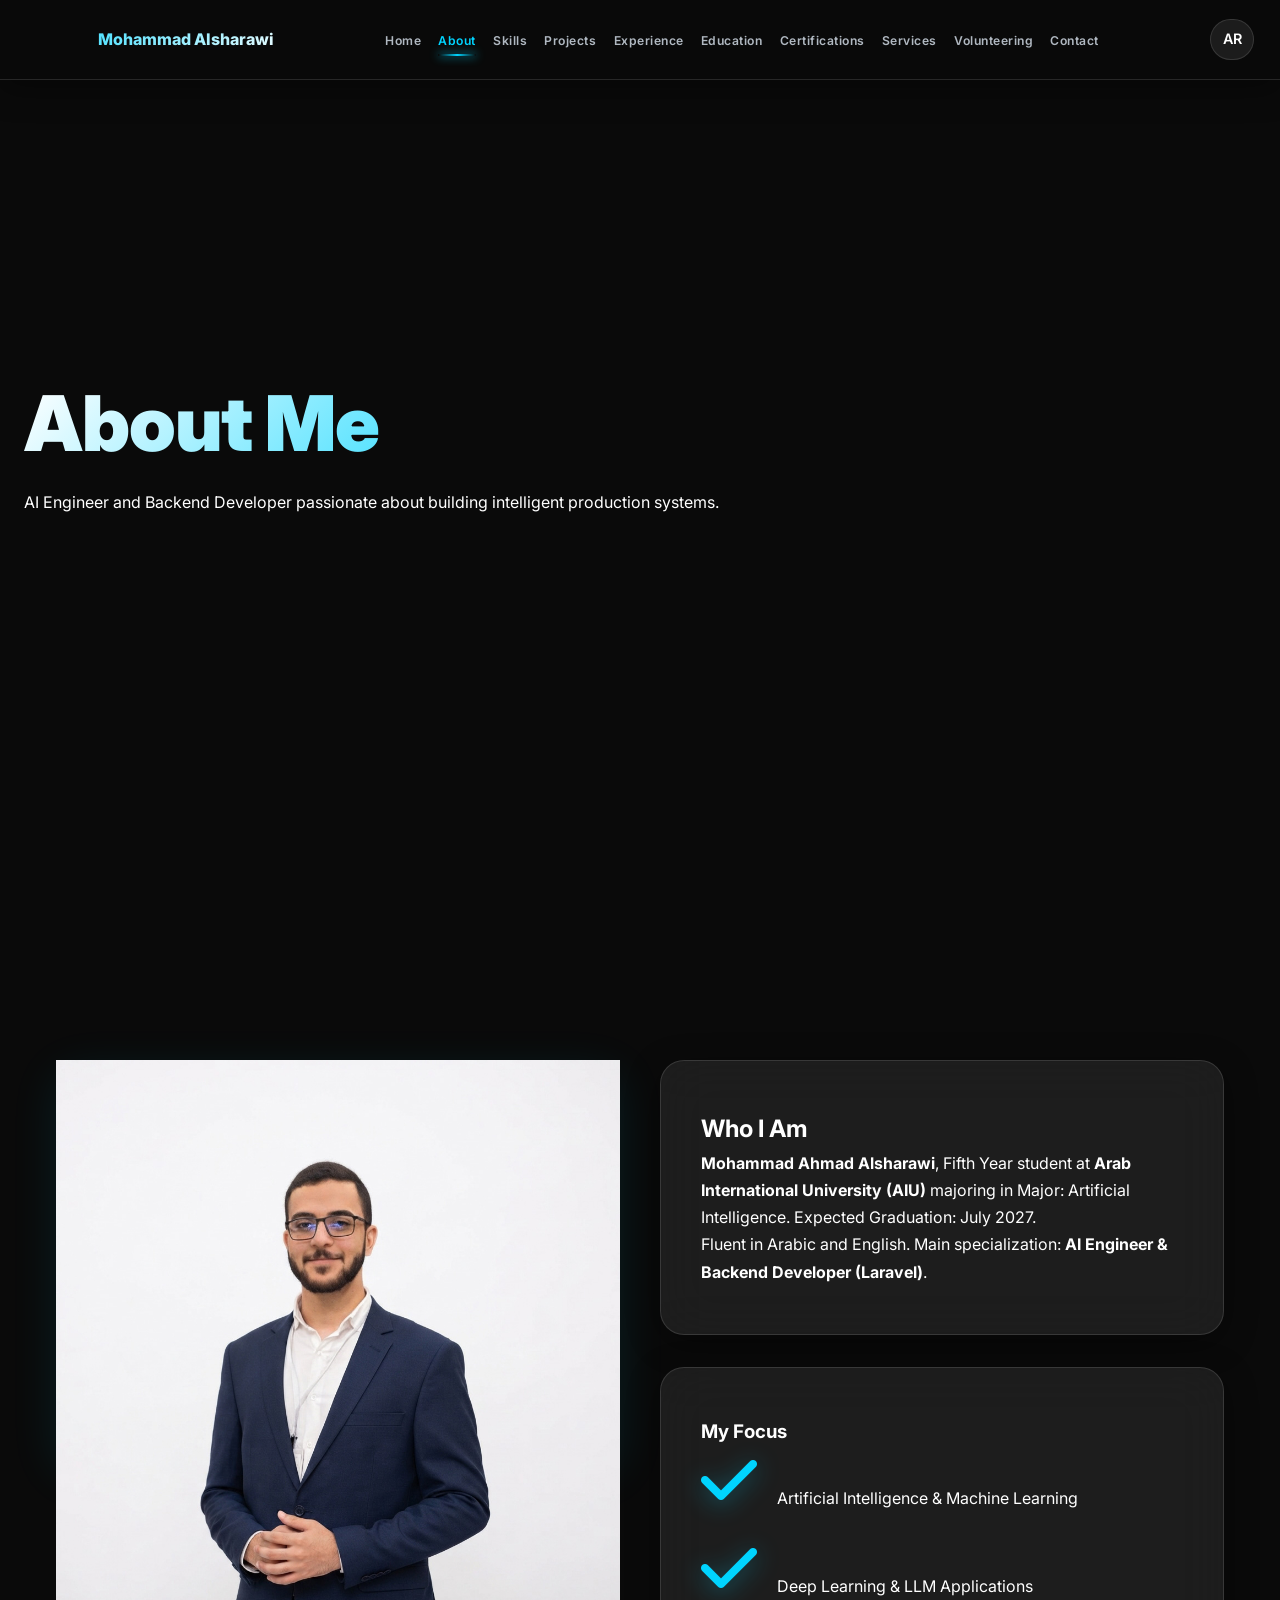
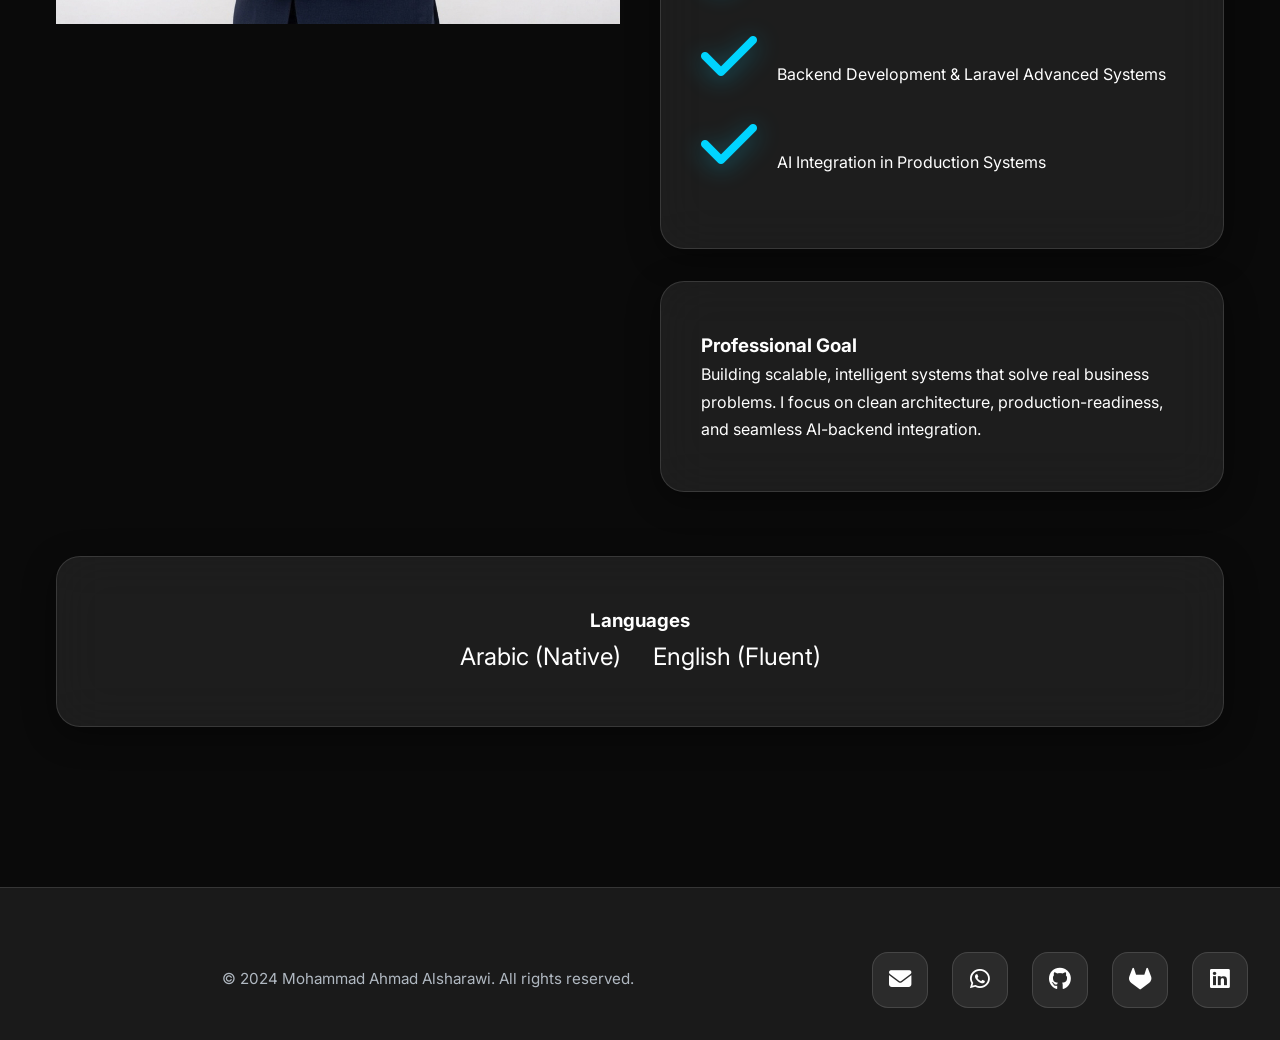
==== commit 55ddec91: "update about page" ====
--- a/about.html
+++ b/about.html
@@ -52,7 +52,7 @@
       <!-- Profile Image Column -->
       <div class="animate delay-1">
         <div class="profile-img" style="width: 100%; height: 400px; border-radius: 20px; font-size: 8rem; margin: 0 auto; display: block;">
-          MA
+          <img src="assets/images/profile.jpg" alt="Mohammad Alsharawi">
         </div>
         <!-- Replace with your profile photo: <img src="assets/images/profile.jpg" alt="Mohammad Alsharawi" style="width:100%; height:400px; object-fit:cover; border-radius:20px;" loading="lazy"> -->
       </div>
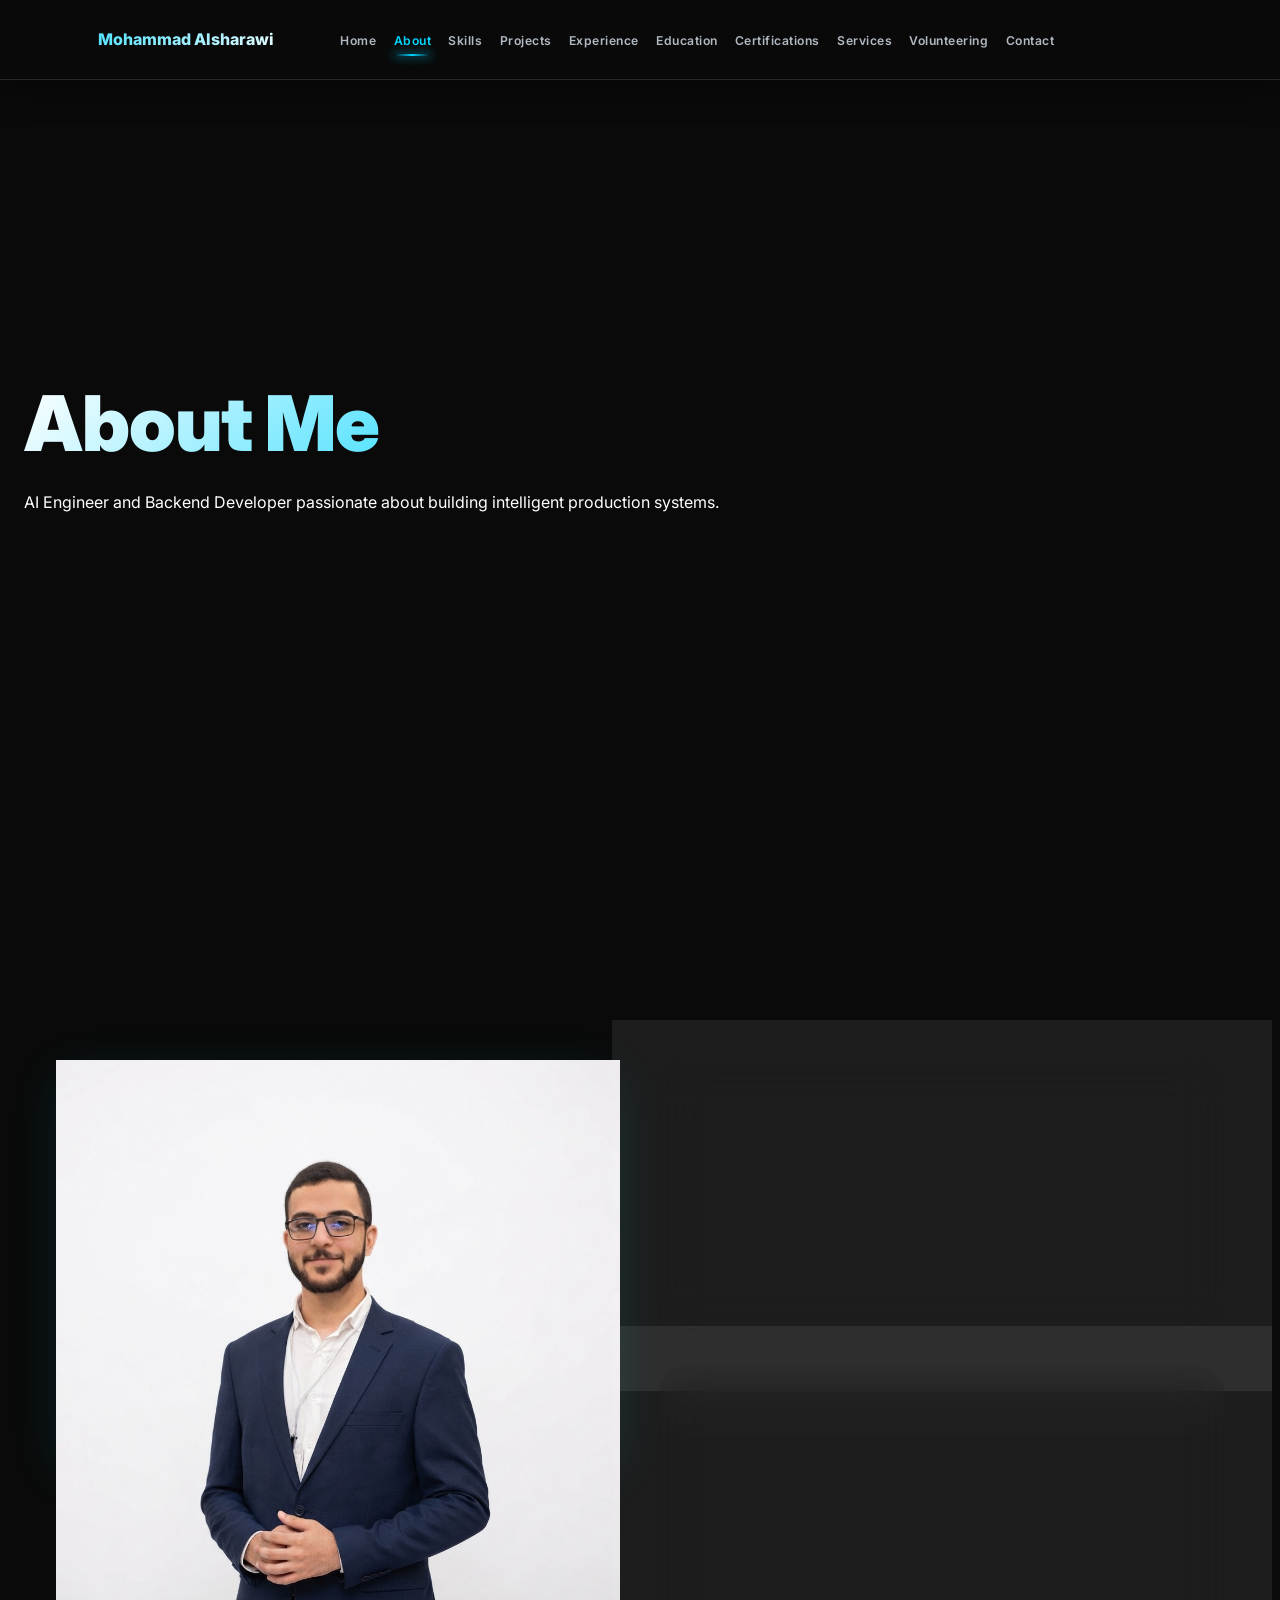
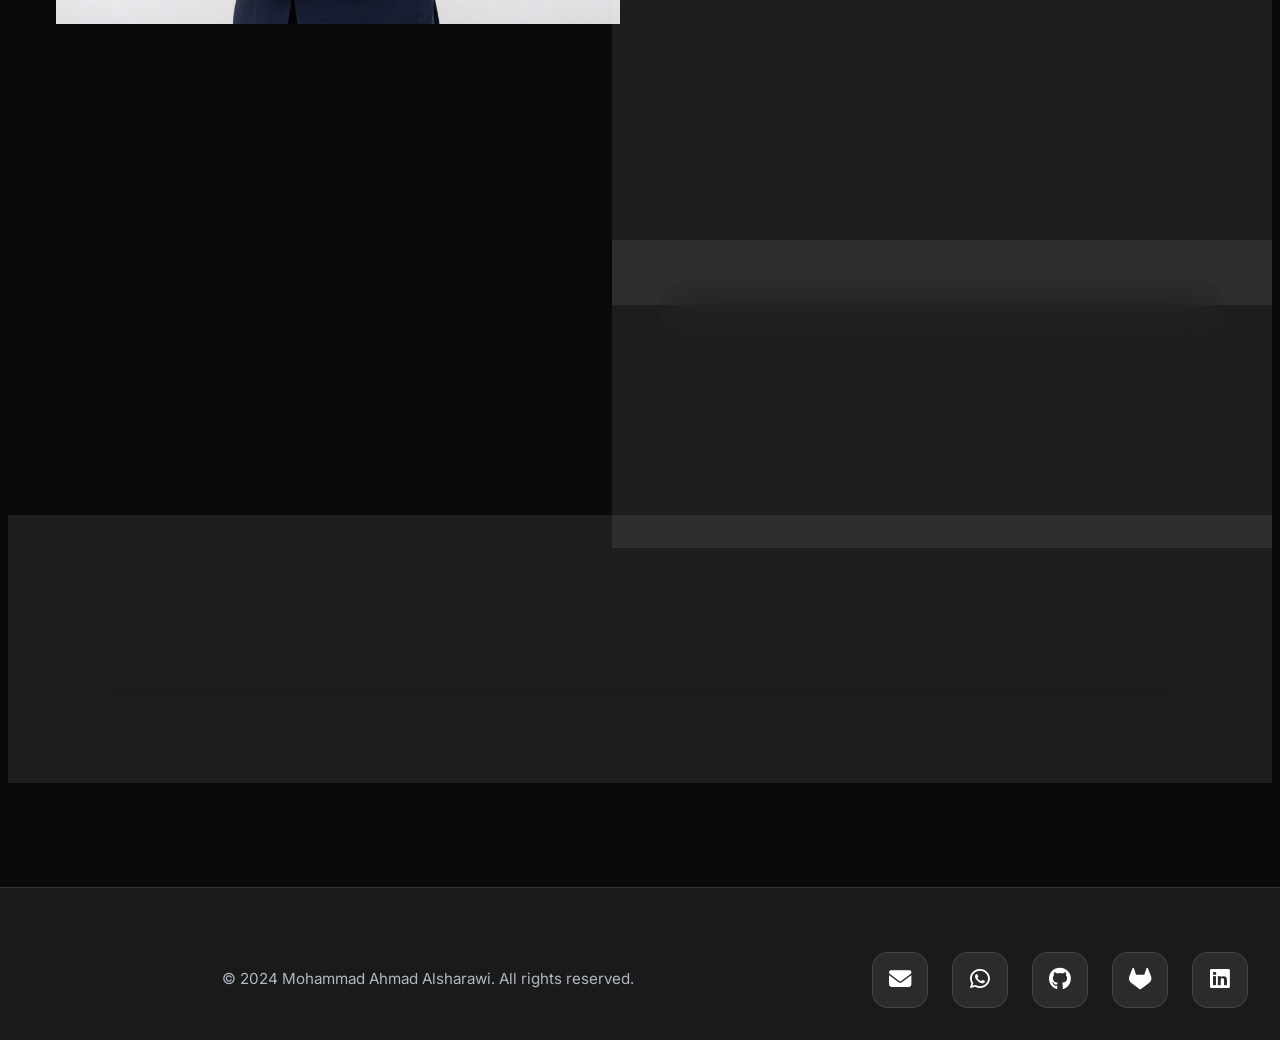
==== commit 421eccc0: "removing arabic language" ====
--- a/about.html
+++ b/about.html
@@ -29,8 +29,6 @@
         <li><a href="contact.html" class="nav-link" data-lang="nav-contact" aria-label="Contact"></a></li>
 
       </ul>
-      <button class="language-switcher" type="button" aria-label="Switch language">AR</button>
-      <button class="hamburger" type="button" aria-label="Toggle navigation" aria-expanded="false">
         <span></span>
         <span></span>
         <span></span>
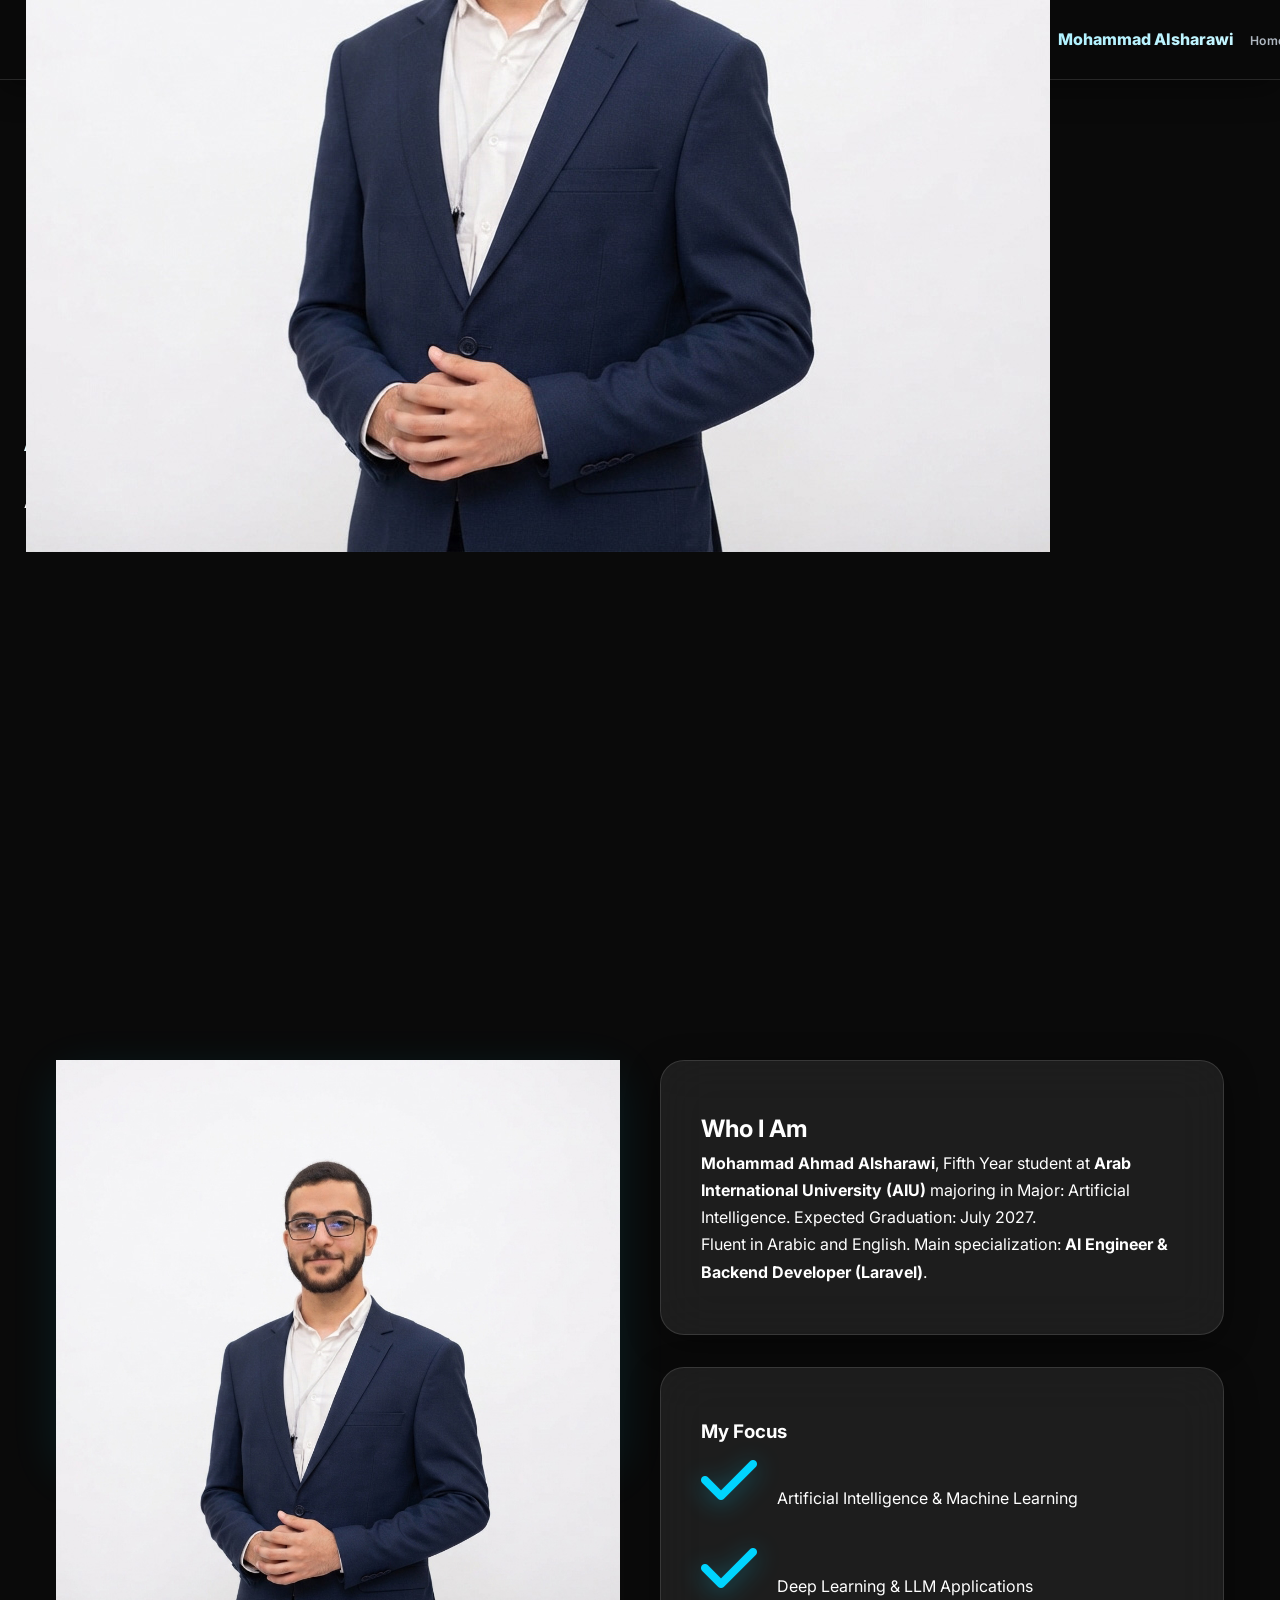
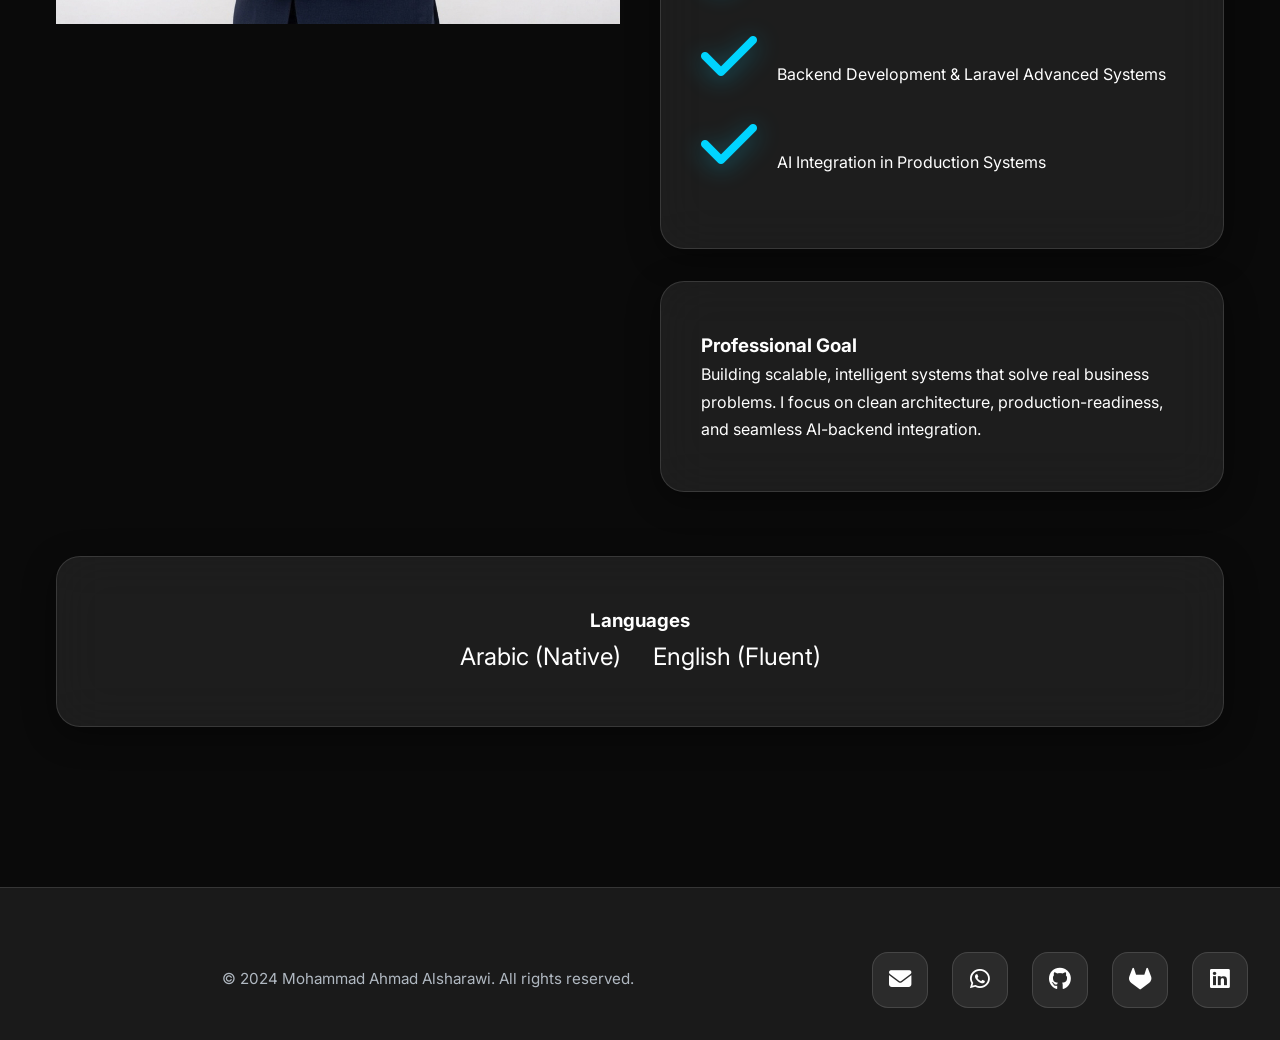
==== commit 33046686: "updating nav bar" ====
--- a/about.html
+++ b/about.html
@@ -14,7 +14,11 @@
   <nav class="navbar">
     <div class="nav-container">
       <a href="index.html" class="logo" aria-label="Home">
-        <i class="fas fa-brain" aria-hidden="true"></i> Mohammad Alsharawi
+          <img src="assets/images/profile.jpg"
+              alt="Mohammad Alsharawi"
+              class="navbar-profile-img">
+
+          <span>Mohammad Alsharawi</span>
       </a>
       <ul class="navbar-nav">
         <li><a href="index.html" class="nav-link" data-lang="nav-home" aria-label="Home"></a></li>
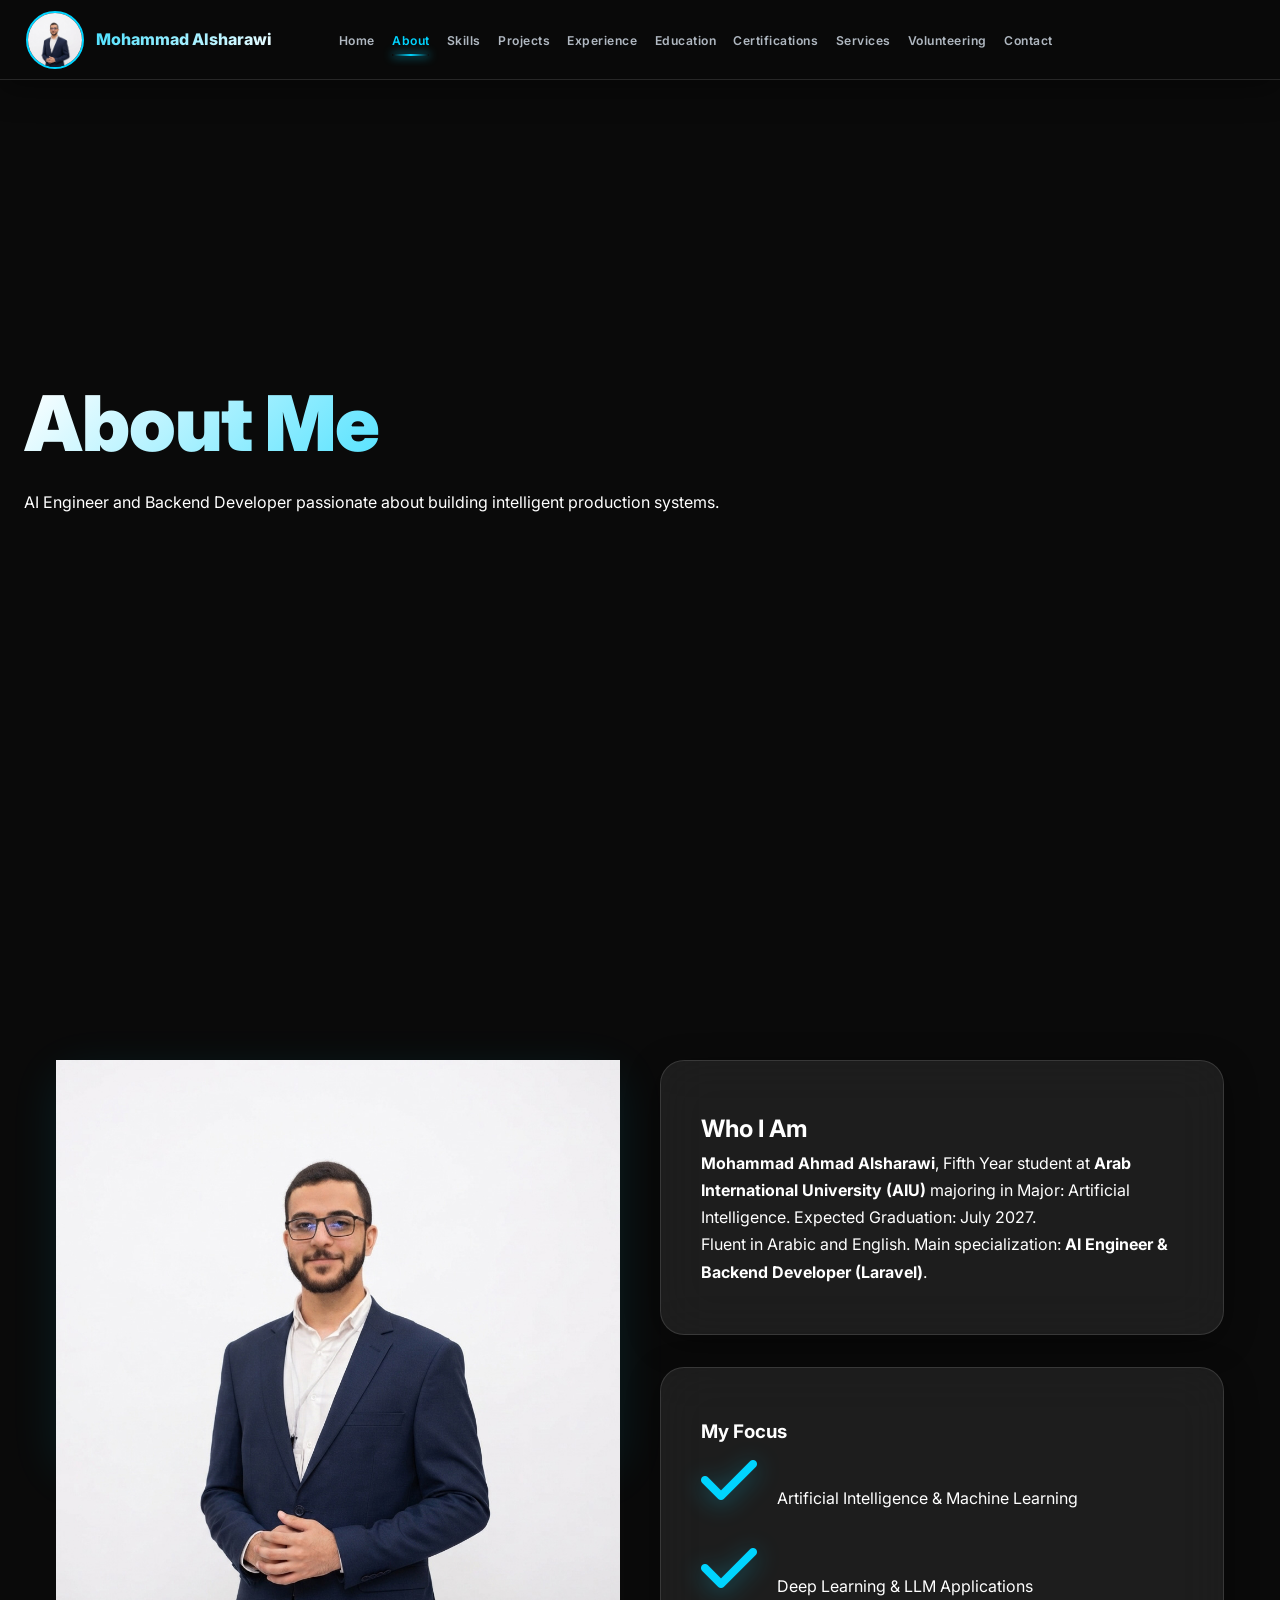
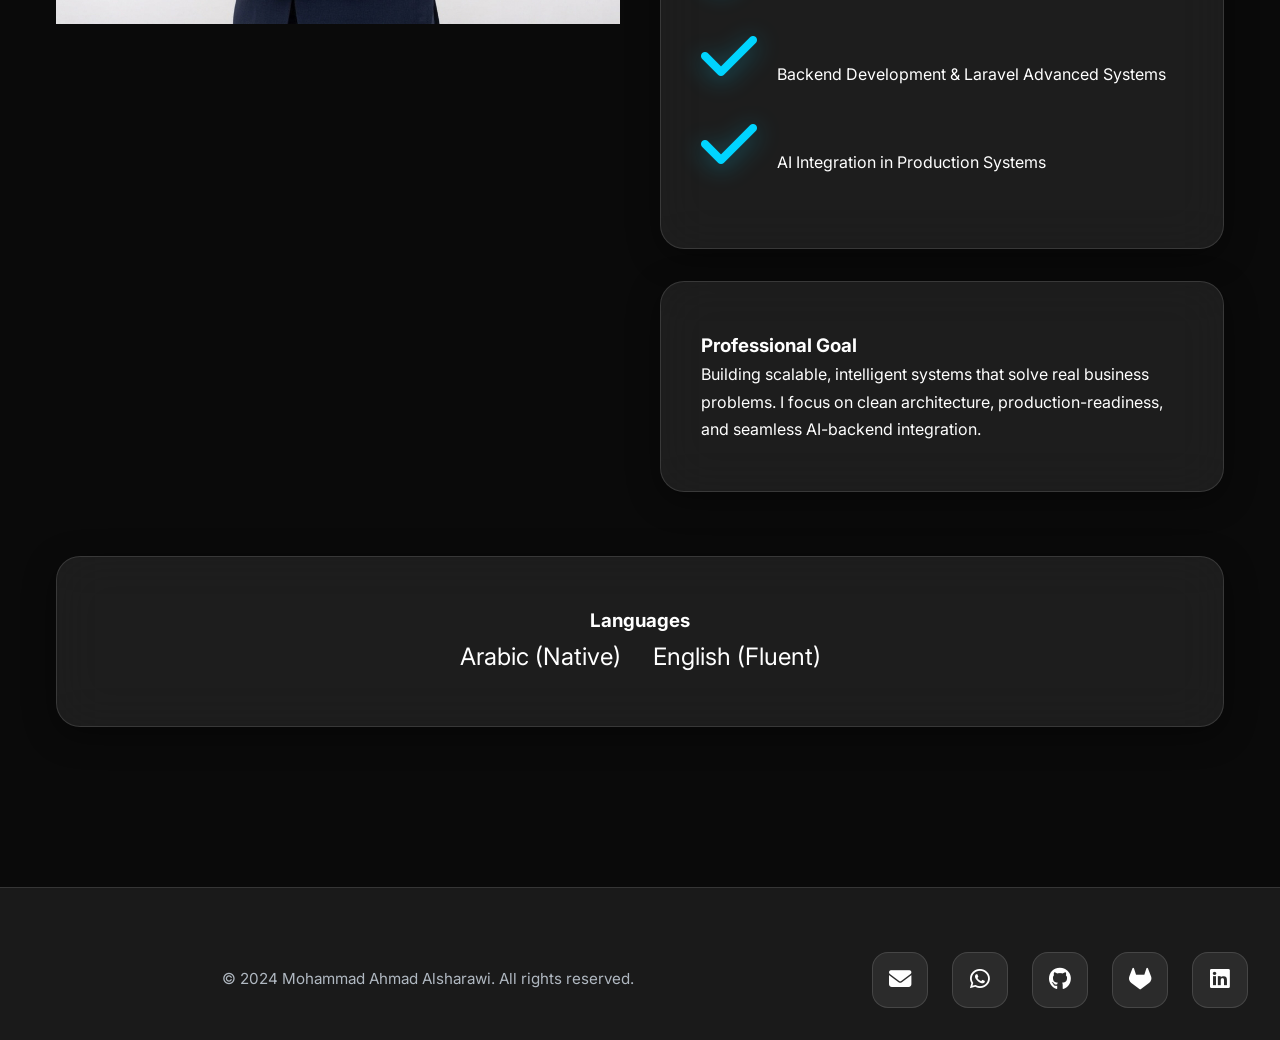
==== commit d06bc77d: "modify nav bar" ====
--- a/about.html
+++ b/about.html
@@ -33,6 +33,8 @@
         <li><a href="contact.html" class="nav-link" data-lang="nav-contact" aria-label="Contact"></a></li>
 
       </ul>
+      <button class="hamburger" type="button" aria-label="Toggle navigation" aria-expanded="false"></button>
+
         <span></span>
         <span></span>
         <span></span>
--- a/assets/css/style.css
+++ b/assets/css/style.css
@@ -749,3 +749,29 @@
 /* Graceful fallback when optional local portfolio media is not present. */
 img.media-missing { display: none !important; }
 .profile-img.profile-photo:has(img.media-missing)::after { content: 'MA'; font-size: clamp(4rem, 9vw, 6.5rem); font-weight: 900; color: var(--bg-primary); }
+
+.logo {
+    display: flex;
+    align-items: center;
+    gap: 12px;
+}
+
+.navbar-profile-img {
+    width: 58px;
+    height: 58px;
+
+    object-fit: cover;
+    object-position: center;
+
+    border-radius: 50%;
+
+    border: 2px solid var(--accent);
+
+    flex-shrink: 0;
+
+    transition: 0.3s ease;
+}
+
+.logo:hover .navbar-profile-img {
+    transform: scale(1.05);
+}
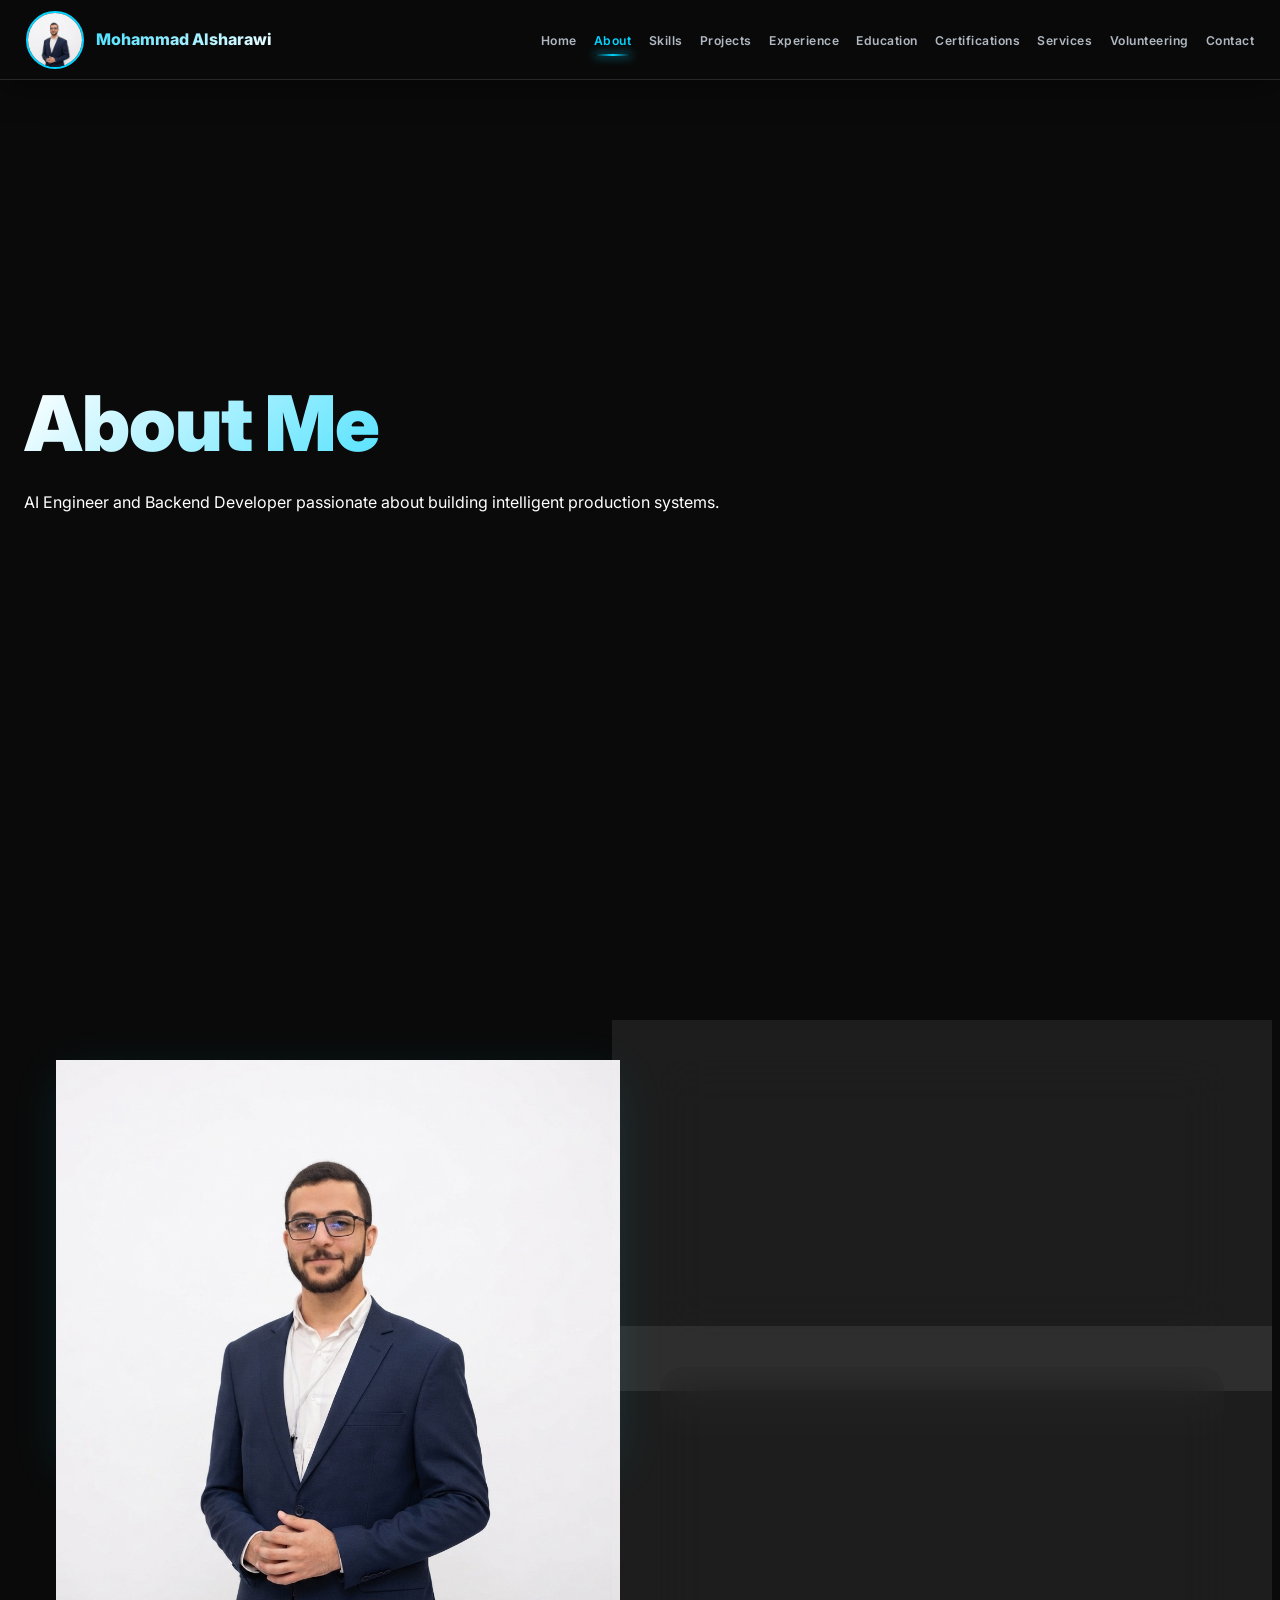
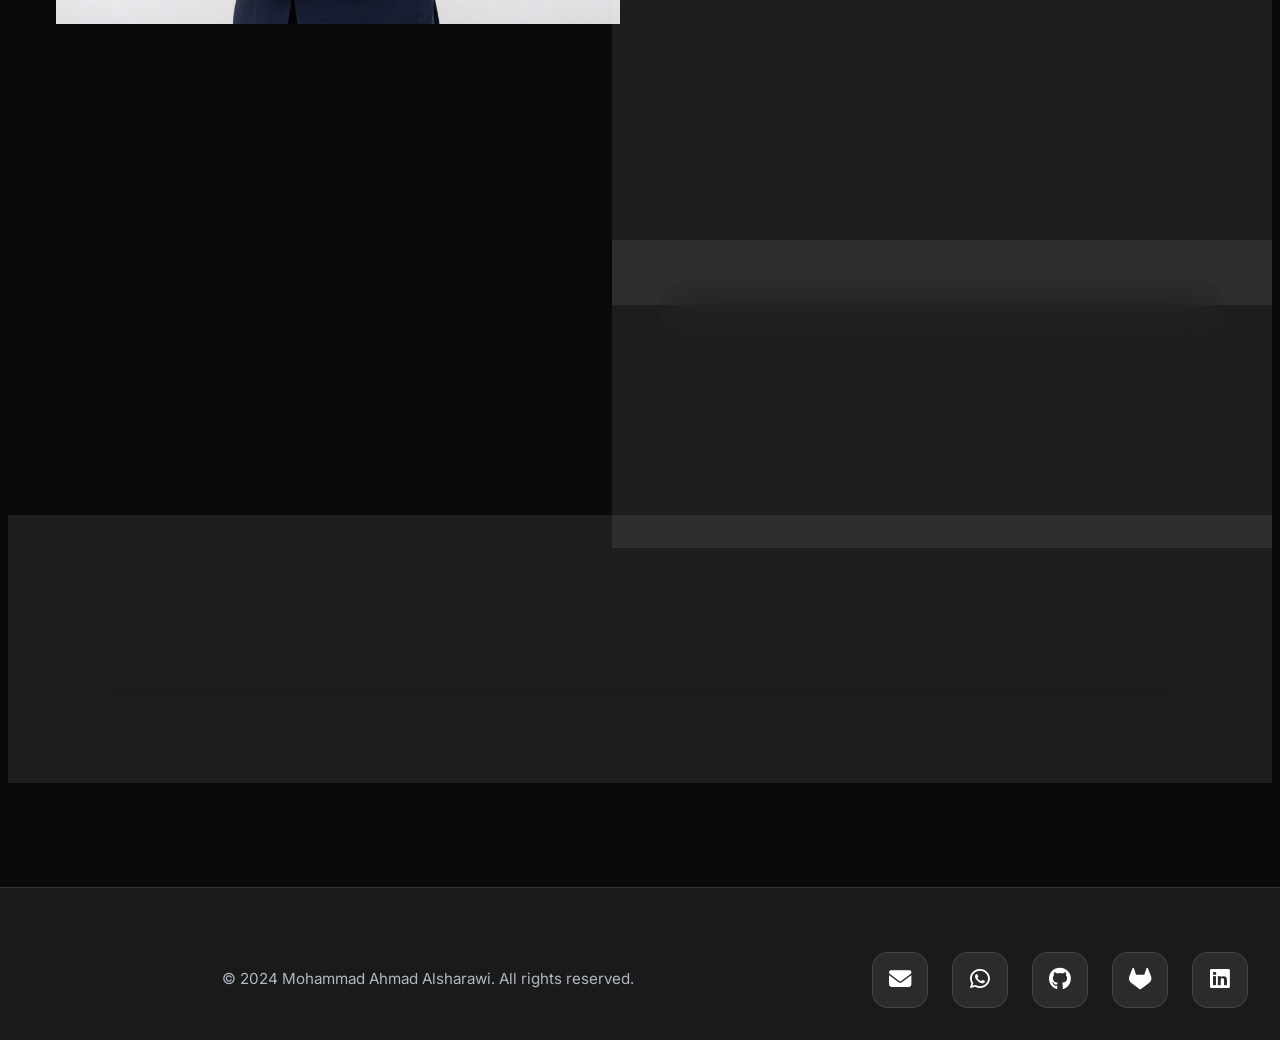
==== commit f3f6598c: "modify nav bar" ====
--- a/about.html
+++ b/about.html
@@ -33,8 +33,7 @@
         <li><a href="contact.html" class="nav-link" data-lang="nav-contact" aria-label="Contact"></a></li>
 
       </ul>
-      <button class="hamburger" type="button" aria-label="Toggle navigation" aria-expanded="false"></button>
-
+      <button class="hamburger" type="button" aria-label="Toggle navigation" aria-expanded="false">
         <span></span>
         <span></span>
         <span></span>
